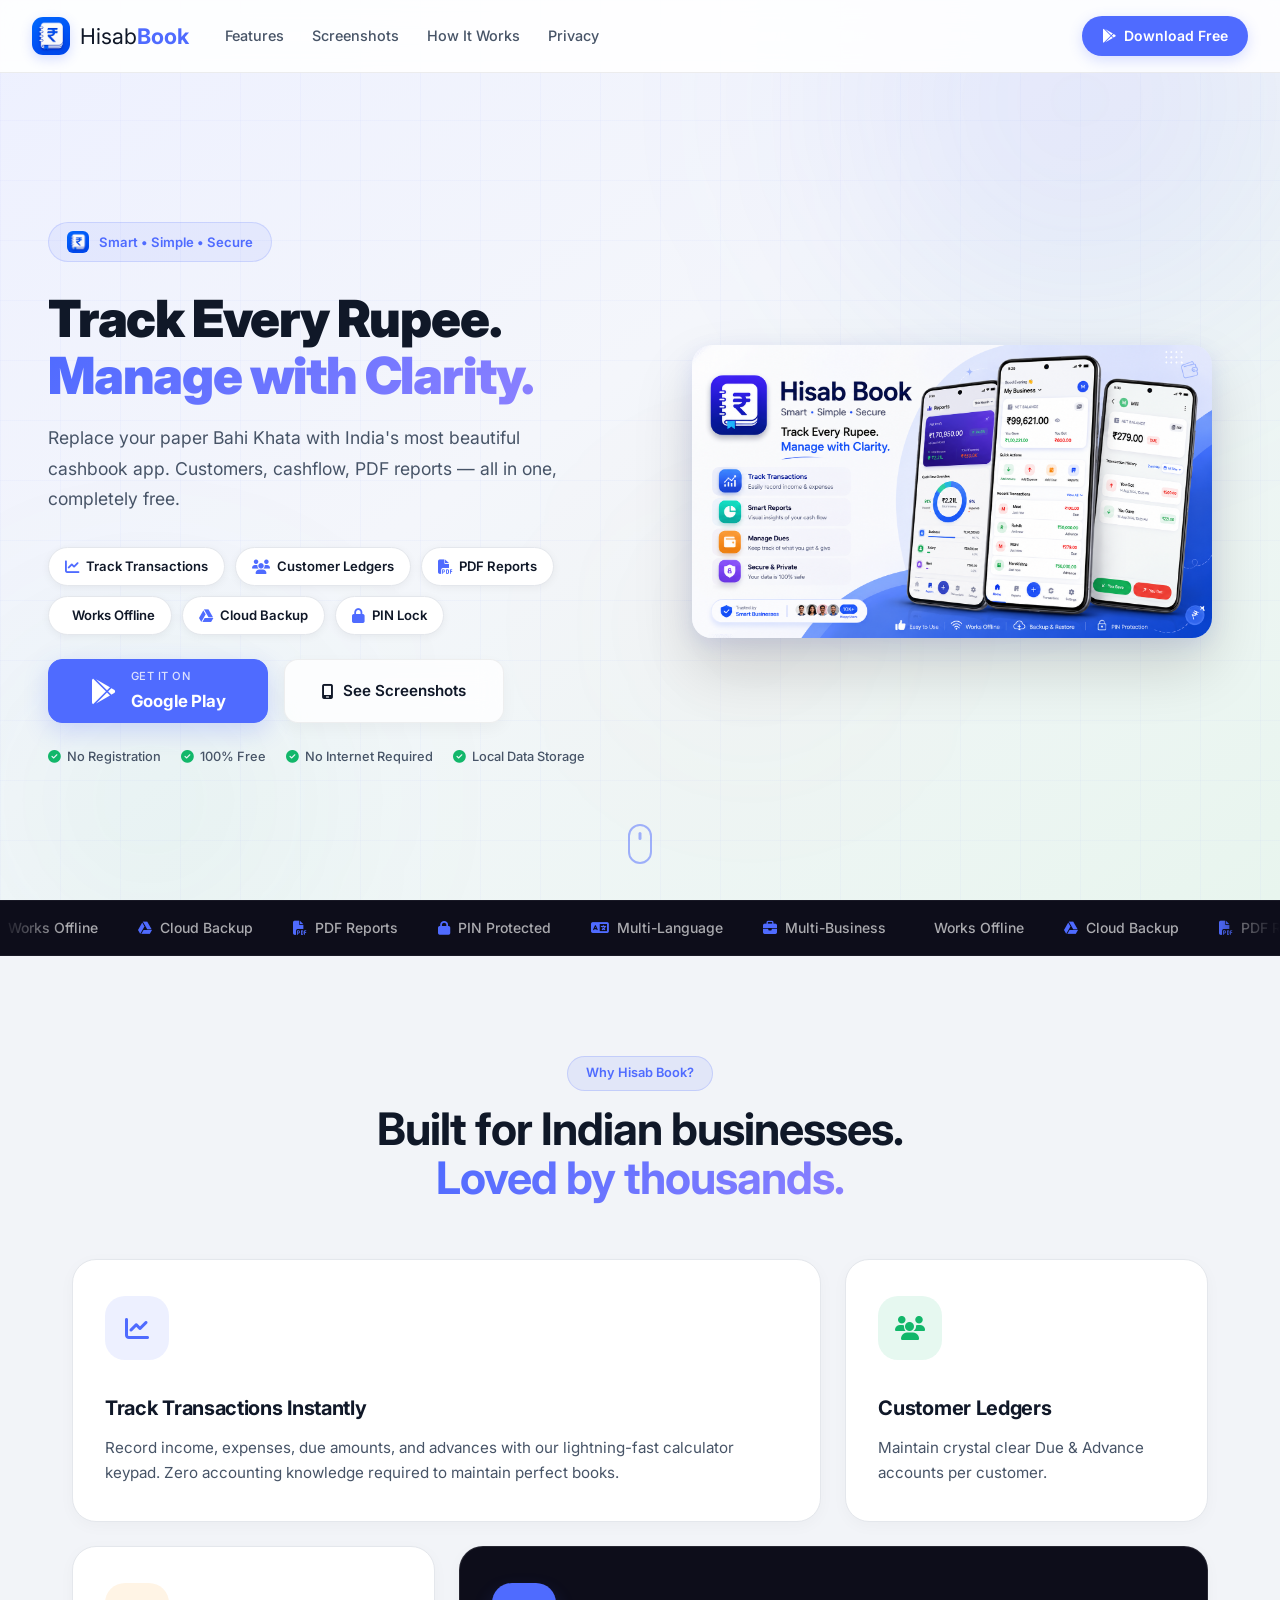
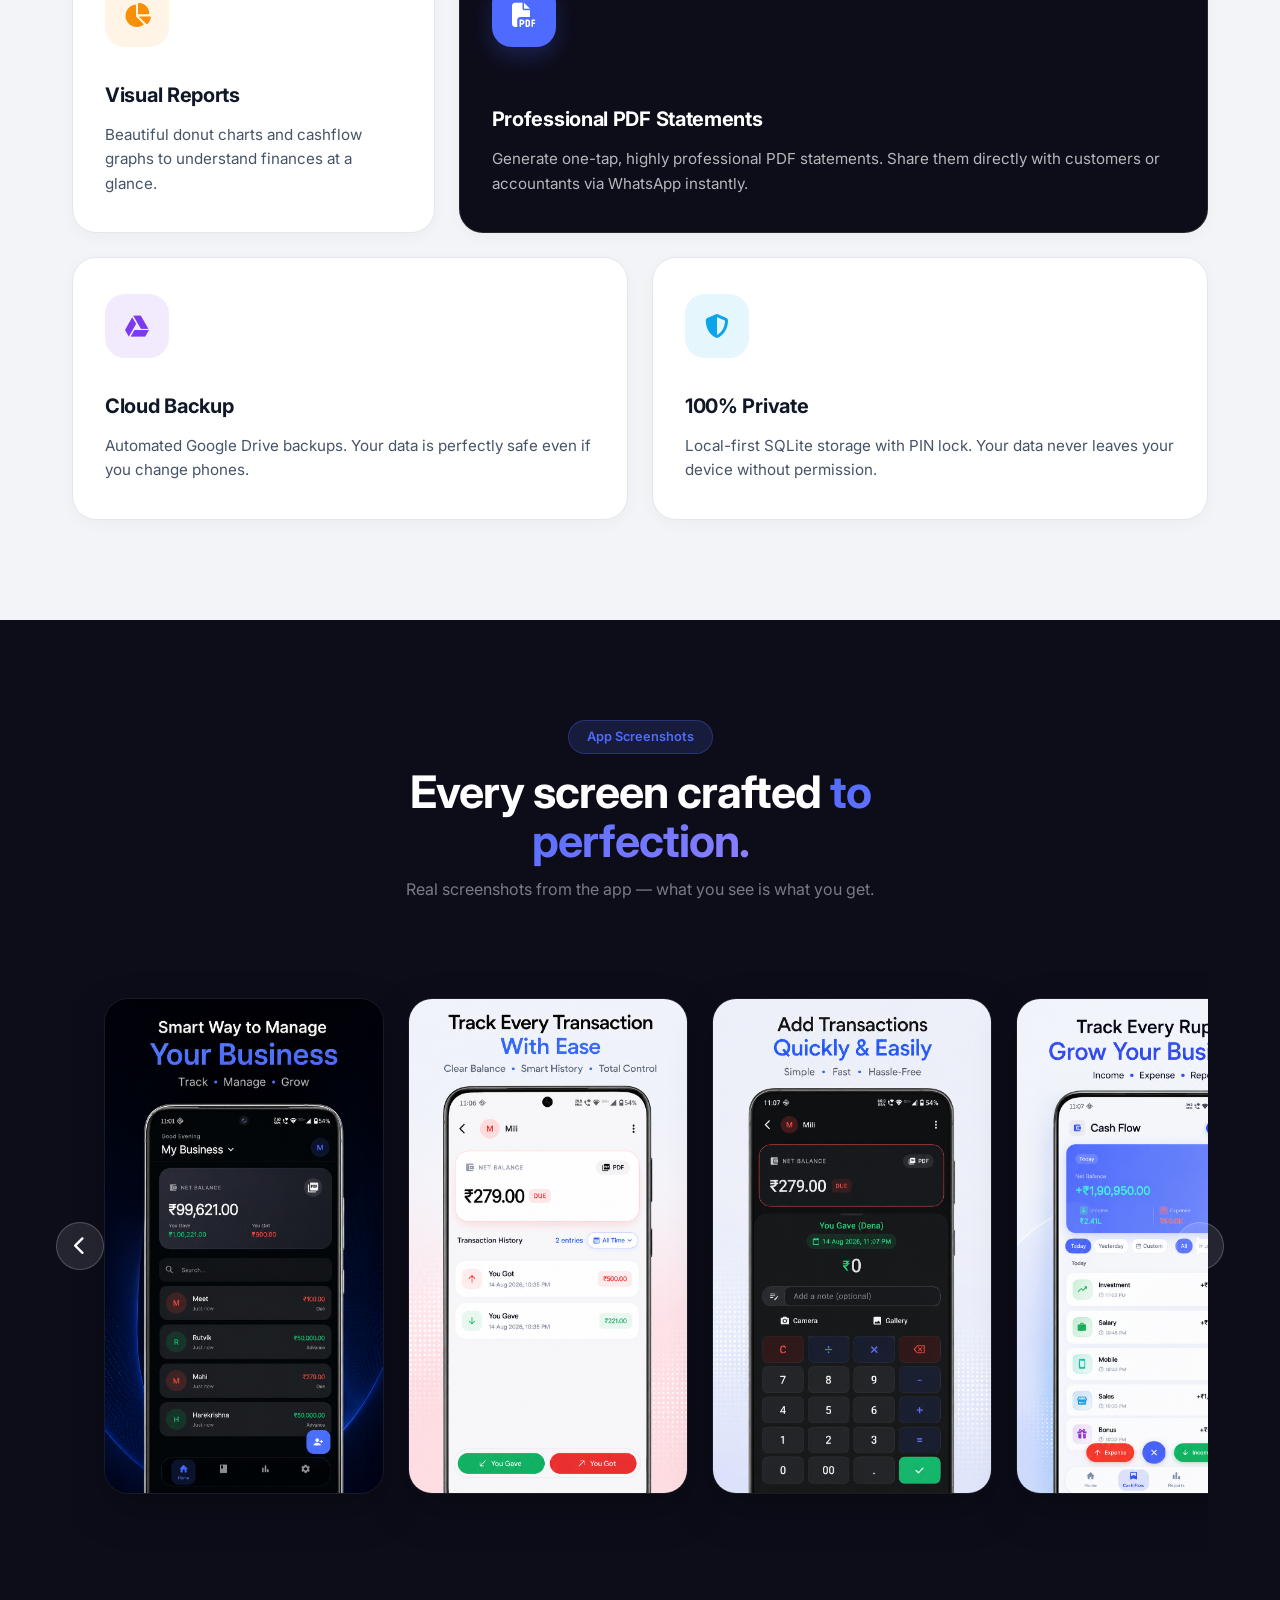
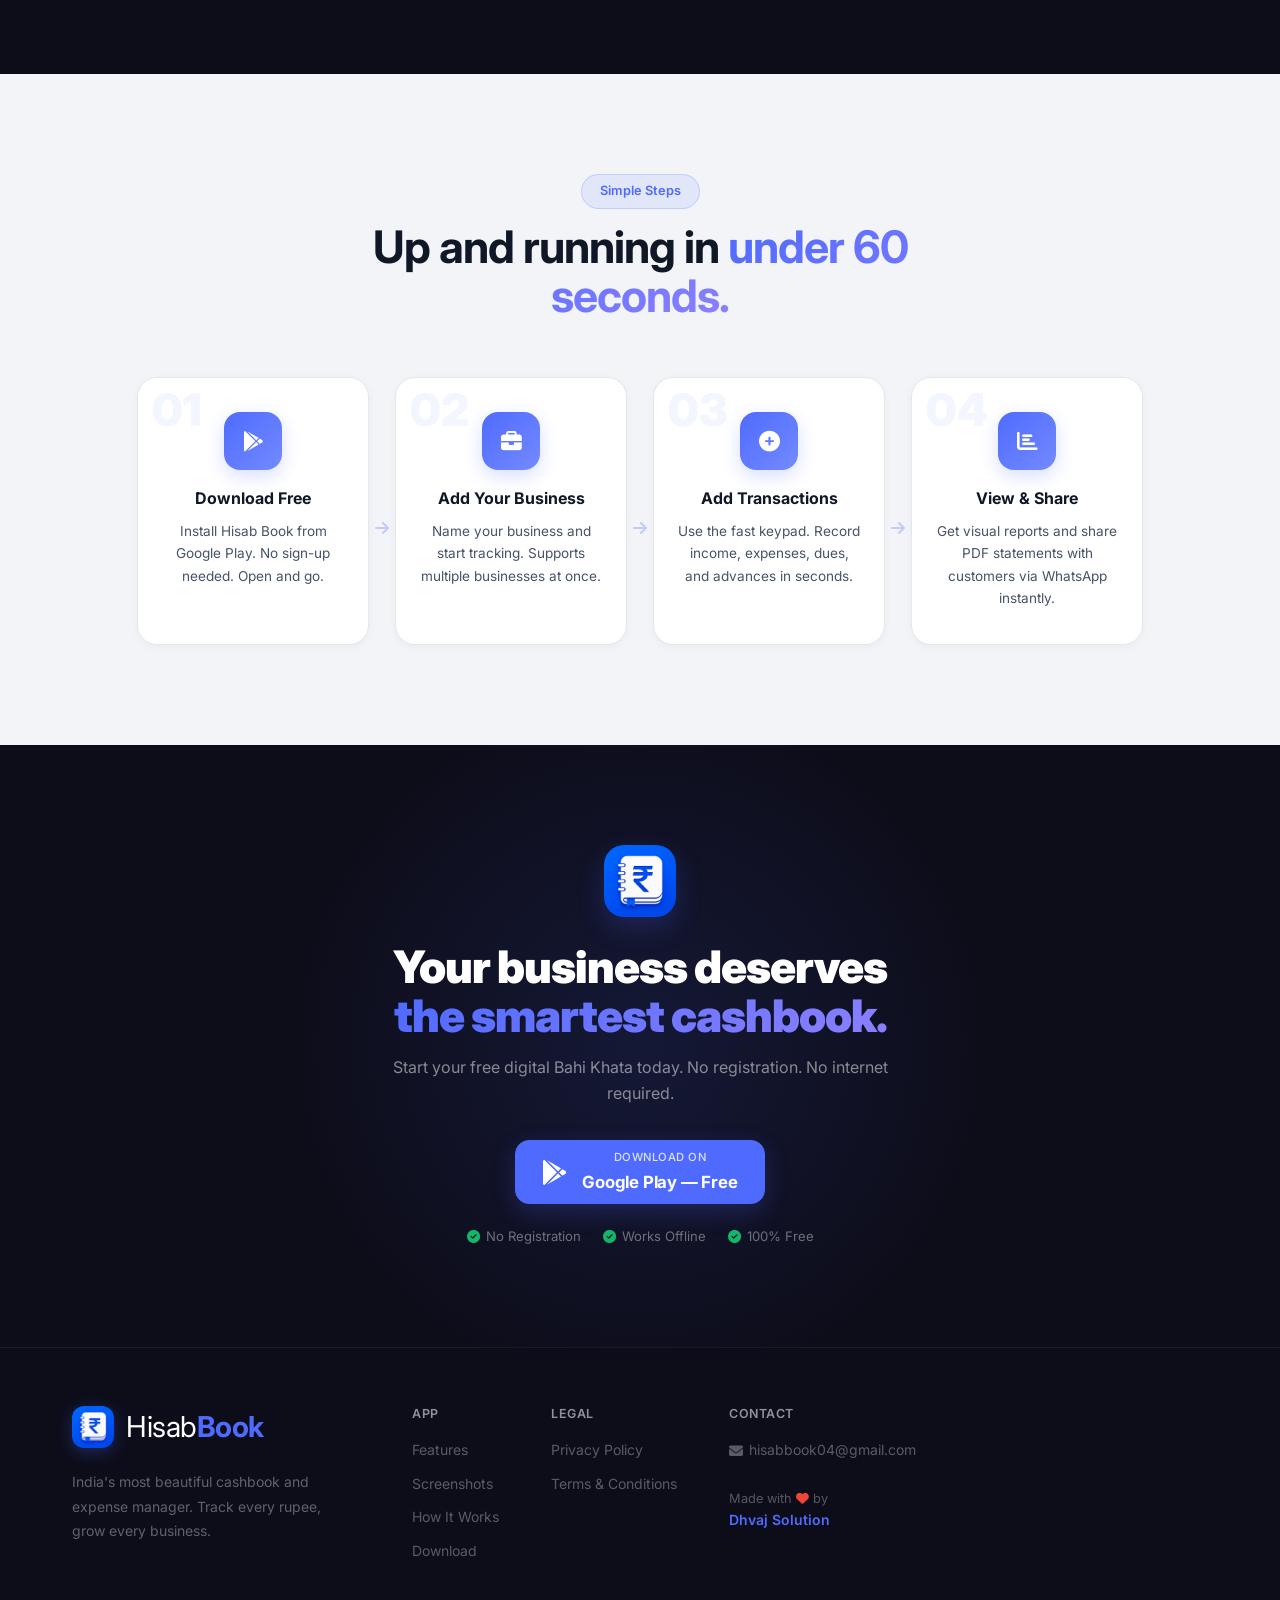
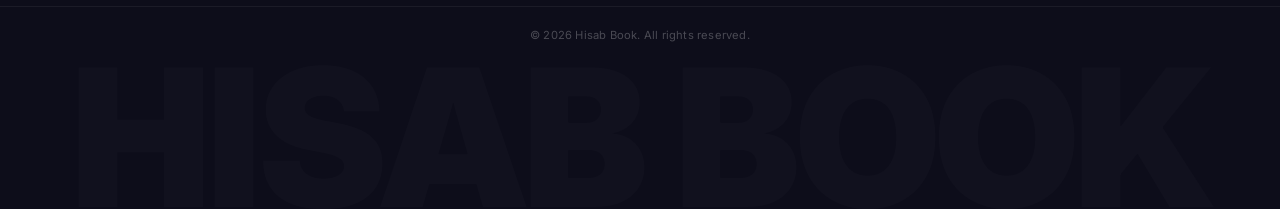
==== index.html @ 3674e192 "Add files via upload" ====
<!DOCTYPE html>
<html lang="en">
<head>
  <meta charset="UTF-8" />
  <meta name="viewport" content="width=device-width, initial-scale=1.0" />
  <title>Hisab Book – Expense & Income Manager | Track Every Rupee</title>
  <meta name="description" content="Hisab Book is the smartest cashbook app for Indian businesses. Track income, manage customer dues, and generate PDF reports instantly. Free on Google Play." />
  <link href="https://fonts.googleapis.com/css2?family=Inter:wght@300;400;500;600;700;800;900&display=swap" rel="stylesheet" />
  <link rel="stylesheet" href="https://cdnjs.cloudflare.com/ajax/libs/font-awesome/6.5.0/css/all.min.css" />
  <link rel="icon" type="image/png" href="icon.png" />
  <link rel="stylesheet" href="style.css" />
</head>
<body>

<!-- ═══════════ NAVBAR ═══════════ -->
<nav id="navbar">
  <div class="nav-inner">
    <a class="logo" href="#home">
      <img src="icon.png" class="logo-img" alt="Hisab Book" />
      <span>Hisab<strong>Book</strong></span>
    </a>
    <ul class="nav-links">
      <li><a href="#features">Features</a></li>
      <li><a href="#screens">Screenshots</a></li>
      <li><a href="#how-it-works">How It Works</a></li>
      <li><a href="privacy-policy.html">Privacy</a></li>
    </ul>
    <a class="nav-cta" href="https://play.google.com/store/apps/details?id=com.dhvaj.hisabbook" target="_blank"><i class="fab fa-google-play"></i> Download Free</a>
    <button class="hamburger" id="hamburger"><i class="fas fa-bars"></i></button>
  </div>
  <div class="mobile-menu" id="mobileMenu">
    <a href="#features" onclick="closeMobile()">Features</a>
    <a href="#screens" onclick="closeMobile()">Screenshots</a>
    <a href="#how-it-works" onclick="closeMobile()">How It Works</a>
    <a href="privacy-policy.html" onclick="closeMobile()">Privacy</a>
    <a href="https://play.google.com/store/apps/details?id=com.dhvaj.hisabbook" target="_blank" class="mob-cta" onclick="closeMobile()"><i class="fab fa-google-play"></i> Download Free</a>
  </div>
</nav>

<!-- ═══════════ HERO (no phone — world-class split layout) ═══════════ -->
<section class="hero" id="home">
  <div class="hero-bg">
    <div class="blob b1"></div>
    <div class="blob b2"></div>
    <div class="blob b3"></div>
    <div class="grid-lines"></div>
  </div>

  <div class="hero-inner">
    <!-- Left: Rich text content -->
    <div class="hero-left" data-reveal>
      <div class="hero-eyebrow">
        <img src="icon.png" alt="Hisab Book" class="hero-icon" />
        <span>Smart • Simple • Secure</span>
      </div>

      <h1 class="hero-h1">
        Track Every Rupee.<br />
        <span class="g-text">Manage with Clarity.</span>
      </h1>

      <p class="hero-p">Replace your paper Bahi Khata with India's most beautiful cashbook app. Customers, cashflow, PDF reports — all in one, completely free.</p>

      <!-- Feature pills -->
      <div class="hero-features">
        <div class="hf-pill"><i class="fas fa-chart-line"></i> Track Transactions</div>
        <div class="hf-pill"><i class="fas fa-users"></i> Customer Ledgers</div>
        <div class="hf-pill"><i class="fas fa-file-pdf"></i> PDF Reports</div>
        <div class="hf-pill"><i class="fas fa-wifi-slash"></i> Works Offline</div>
        <div class="hf-pill"><i class="fab fa-google-drive"></i> Cloud Backup</div>
        <div class="hf-pill"><i class="fas fa-lock"></i> PIN Lock</div>
      </div>

      <!-- CTA buttons -->
      <div class="hero-btns" id="download">
        <a href="https://play.google.com/store/apps/details?id=com.dhvaj.hisabbook" target="_blank" class="btn-play">
          <i class="fab fa-google-play fa-lg"></i>
          <div><small>Get it on</small><strong>Google Play</strong></div>
        </a>
        <a href="#screens" class="btn-ghost"><i class="fas fa-mobile-screen"></i> See Screenshots</a>
      </div>

      <!-- Trust row -->
      <div class="hero-trust">
        <span><i class="fas fa-circle-check"></i> No Registration</span>
        <span><i class="fas fa-circle-check"></i> 100% Free</span>
        <span><i class="fas fa-circle-check"></i> No Internet Required</span>
        <span><i class="fas fa-circle-check"></i> Local Data Storage</span>
      </div>
    </div>

    <!-- Right: Feature Image (16:9 Play Store graphic) -->
    <div class="hero-right" data-reveal data-delay="200">
      <div class="feature-img-wrap">
        <div class="fi-glow"></div>
        <img src="feature Image.png" alt="Hisab Book App Preview" class="feature-img" />
      </div>
    </div>
  </div>

  <!-- Scroll hint -->
  <div class="scroll-hint">
    <div class="scroll-mouse"><div class="scroll-dot-inner"></div></div>
  </div>
</section>

<!-- ═══════════ TRUST STRIP ═══════════ -->
<div class="trust-strip">
  <div class="ts-marquee-wrap">
    <div class="ts-marquee-track">
      <!-- Original 6 -->
      <div class="ts-i"><i class="fas fa-wifi-slash"></i> Works Offline</div>
      <div class="ts-i"><i class="fab fa-google-drive"></i> Cloud Backup</div>
      <div class="ts-i"><i class="fas fa-file-pdf"></i> PDF Reports</div>
      <div class="ts-i"><i class="fas fa-lock"></i> PIN Protected</div>
      <div class="ts-i"><i class="fas fa-language"></i> Multi-Language</div>
      <div class="ts-i"><i class="fas fa-briefcase"></i> Multi-Business</div>
      <!-- Duplicated 6 -->
      <div class="ts-i"><i class="fas fa-wifi-slash"></i> Works Offline</div>
      <div class="ts-i"><i class="fab fa-google-drive"></i> Cloud Backup</div>
      <div class="ts-i"><i class="fas fa-file-pdf"></i> PDF Reports</div>
      <div class="ts-i"><i class="fas fa-lock"></i> PIN Protected</div>
      <div class="ts-i"><i class="fas fa-language"></i> Multi-Language</div>
      <div class="ts-i"><i class="fas fa-briefcase"></i> Multi-Business</div>
      <!-- Duplicated 6 again for extra safety -->
      <div class="ts-i"><i class="fas fa-wifi-slash"></i> Works Offline</div>
      <div class="ts-i"><i class="fab fa-google-drive"></i> Cloud Backup</div>
      <div class="ts-i"><i class="fas fa-file-pdf"></i> PDF Reports</div>
      <div class="ts-i"><i class="fas fa-lock"></i> PIN Protected</div>
      <div class="ts-i"><i class="fas fa-language"></i> Multi-Language</div>
      <div class="ts-i"><i class="fas fa-briefcase"></i> Multi-Business</div>
    </div>
  </div>
</div>

<!-- ═══════════ FEATURES ═══════════ -->
<section class="features" id="features">
  <div class="container">
    <div class="sec-head" data-reveal>
      <div class="sec-tag">Why Hisab Book?</div>
      <h2>Built for Indian businesses.<br /><span class="g-text">Loved by thousands.</span></h2>
    </div>
    <div class="bento-grid">
      <!-- Top Row -->
      <div class="bento-card wide" data-reveal data-delay="0">
        <div class="b-ico ico-blue"><i class="fas fa-chart-line"></i></div>
        <div class="b-text">
          <h3>Track Transactions Instantly</h3>
          <p>Record income, expenses, due amounts, and advances with our lightning-fast calculator keypad. Zero accounting knowledge required to maintain perfect books.</p>
        </div>
      </div>
      <div class="bento-card sq" data-reveal data-delay="100">
        <div class="b-ico ico-green"><i class="fas fa-users"></i></div>
        <div class="b-text">
          <h3>Customer Ledgers</h3>
          <p>Maintain crystal clear Due & Advance accounts per customer.</p>
        </div>
      </div>
      
      <!-- Middle Row -->
      <div class="bento-card sq" data-reveal data-delay="0">
        <div class="b-ico ico-orange"><i class="fas fa-chart-pie"></i></div>
        <div class="b-text">
          <h3>Visual Reports</h3>
          <p>Beautiful donut charts and cashflow graphs to understand finances at a glance.</p>
        </div>
      </div>
      <div class="bento-card wide dark-wide" data-reveal data-delay="100">
        <div class="b-ico" style="background:var(--blue); color:#fff; box-shadow:0 10px 20px var(--blue-g)"><i class="fas fa-file-pdf"></i></div>
        <div class="b-text">
          <h3 style="color:#fff">Professional PDF Statements</h3>
          <p style="color:rgba(255,255,255,.7)">Generate one-tap, highly professional PDF statements. Share them directly with customers or accountants via WhatsApp instantly.</p>
        </div>
      </div>
      
      <!-- Bottom Row -->
      <div class="bento-card wide-half" data-reveal data-delay="0">
        <div class="b-ico ico-purple"><i class="fab fa-google-drive"></i></div>
        <div class="b-text">
          <h3>Cloud Backup</h3>
          <p>Automated Google Drive backups. Your data is perfectly safe even if you change phones.</p>
        </div>
      </div>
      <div class="bento-card wide-half" data-reveal data-delay="100">
        <div class="b-ico ico-teal"><i class="fas fa-shield-halved"></i></div>
        <div class="b-text">
          <h3>100% Private</h3>
          <p>Local-first SQLite storage with PIN lock. Your data never leaves your device without permission.</p>
        </div>
      </div>
    </div>
  </div>
</section>

<!-- ═══════════ SCREENSHOTS (real images) ═══════════ -->
<section class="screens-sec" id="screens">
  <div class="container">
    <div class="sec-head" data-reveal>
      <div class="sec-tag sec-tag-dark">App Screenshots</div>
      <h2 style="color:#fff">Every screen crafted <span class="g-text">to perfection.</span></h2>
      <p class="sec-sub">Real screenshots from the app — what you see is what you get.</p>
    </div>

    <!-- Portrait screenshots: Carousel -->
    <div class="screens-carousel">
      <button class="sc-arrow sc-prev" id="scArrPrev" aria-label="Previous Screenshot"><i class="fas fa-chevron-left"></i></button>
      <div class="screenshots-track" id="screensTrack">
      <div class="sg-item">
        <img src="Hisab Book 1.png" alt="Home Screen – Dark Mode" loading="lazy" />
        <div class="sg-caption">Home Screen</div>
      </div>
      <div class="sg-item">
        <img src="Hisab Book 2.png" alt="Customer Detail Screen" loading="lazy" />
        <div class="sg-caption">Customer Detail</div>
      </div>
      <div class="sg-item">
        <img src="Hisab Book 3.png" alt="Add Transaction Screen" loading="lazy" />
        <div class="sg-caption">Add Transaction</div>
      </div>
      <div class="sg-item">
        <img src="Hisab Book 4.png" alt="Cash Flow Screen" loading="lazy" />
        <div class="sg-caption">Cash Flow</div>
      </div>
      <div class="sg-item">
        <img src="Hisab Book 5.png" alt="Add Income Screen" loading="lazy" />
        <div class="sg-caption">Add Income</div>
      </div>
      <div class="sg-item">
        <img src="Hisab Book 6.png" alt="Reports Screen" loading="lazy" />
        <div class="sg-caption">Reports</div>
      </div>
      <div class="sg-item">
        <img src="Hisab Book 7.png" alt="Analytics Screen" loading="lazy" />
        <div class="sg-caption">Analytics</div>
      </div>
      <div class="sg-item">
        <img src="Hisab Book 8.png" alt="Settings Screen" loading="lazy" />
        <div class="sg-caption">Settings</div>
      </div>
      </div>
      <button class="sc-arrow sc-next" id="scArrNext" aria-label="Next Screenshot"><i class="fas fa-chevron-right"></i></button>
    </div>
  </div>
</section>

<!-- ═══════════ HOW IT WORKS ═══════════ -->
<section class="how" id="how-it-works">
  <div class="container">
    <div class="sec-head" data-reveal>
      <div class="sec-tag">Simple Steps</div>
      <h2>Up and running in <span class="g-text">under 60 seconds.</span></h2>
    </div>
    <div class="how-row">
      <div class="how-card" data-reveal data-delay="0">
        <div class="how-num">01</div>
        <div class="how-ico"><i class="fab fa-google-play"></i></div>
        <h3>Download Free</h3>
        <p>Install Hisab Book from Google Play. No sign-up needed. Open and go.</p>
      </div>
      <div class="how-arr" data-reveal><i class="fas fa-arrow-right"></i></div>
      <div class="how-card" data-reveal data-delay="100">
        <div class="how-num">02</div>
        <div class="how-ico"><i class="fas fa-briefcase"></i></div>
        <h3>Add Your Business</h3>
        <p>Name your business and start tracking. Supports multiple businesses at once.</p>
      </div>
      <div class="how-arr" data-reveal><i class="fas fa-arrow-right"></i></div>
      <div class="how-card" data-reveal data-delay="200">
        <div class="how-num">03</div>
        <div class="how-ico"><i class="fas fa-plus-circle"></i></div>
        <h3>Add Transactions</h3>
        <p>Use the fast keypad. Record income, expenses, dues, and advances in seconds.</p>
      </div>
      <div class="how-arr" data-reveal><i class="fas fa-arrow-right"></i></div>
      <div class="how-card" data-reveal data-delay="300">
        <div class="how-num">04</div>
        <div class="how-ico"><i class="fas fa-chart-bar"></i></div>
        <h3>View & Share</h3>
        <p>Get visual reports and share PDF statements with customers via WhatsApp instantly.</p>
      </div>
    </div>
  </div>
</section>

<!-- ═══════════ CTA ═══════════ -->
<section class="cta-sec">
  <div class="cta-glow"></div>
  <div class="cta-body" data-reveal>
    <img src="icon.png" alt="Hisab Book" class="cta-icon" />
    <h2>Your business deserves<br /><span class="g-text">the smartest cashbook.</span></h2>
    <p>Start your free digital Bahi Khata today. No registration. No internet required.</p>
    <a href="https://play.google.com/store/apps/details?id=com.dhvaj.hisabbook" target="_blank" class="btn-play">
      <i class="fab fa-google-play fa-lg"></i>
      <div><small>Download on</small><strong>Google Play — Free</strong></div>
    </a>
    <div class="cta-tags">
      <span><i class="fas fa-circle-check"></i> No Registration</span>
      <span><i class="fas fa-circle-check"></i> Works Offline</span>
      <span><i class="fas fa-circle-check"></i> 100% Free</span>
    </div>
  </div>
</section>

<!-- ═══════════ FOOTER ═══════════ -->
<footer class="footer">
  <div class="footer-inner">
    <div class="footer-brand">
      <a href="#home" class="logo" style="display:inline-flex; align-items:center; margin-bottom:20px; color:#fff; font-size:1.8rem; letter-spacing:-0.5px; gap:12px;">
        <img src="icon.png" class="logo-img" alt="Hisab Book" style="width:42px; height:42px; border-radius:12px; box-shadow:0 4px 16px rgba(79,107,255,0.3);" />
        <span>Hisab<strong>Book</strong></span>
      </a>
      <p>India's most beautiful cashbook and expense manager. Track every rupee, grow every business.</p>
    </div>
    <div class="footer-cols">
      <div class="footer-col">
        <h4>App</h4>
        <a href="#features">Features</a>
        <a href="#screens">Screenshots</a>
        <a href="#how-it-works">How It Works</a>
        <a href="https://play.google.com/store/apps/details?id=com.dhvaj.hisabbook" target="_blank">Download</a>
      </div>
      <div class="footer-col">
        <h4>Legal</h4>
        <a href="privacy-policy.html">Privacy Policy</a>
        <a href="terms.html">Terms & Conditions</a>
      </div>
      <div class="footer-col">
        <h4>Contact</h4>
        <a href="mailto:hisabbook04@gmail.com"><i class="fas fa-envelope"></i> hisabbook04@gmail.com</a>
        <div style="margin-top:16px; color:rgba(255,255,255,.3); font-size:0.8rem;">
          Made with <i class="fas fa-heart" style="color:#F04438"></i> by<br />
          <a href="https://dhvajsolution.com" target="_blank" style="color:var(--blue); font-weight:600;">Dhvaj Solution</a>
        </div>
      </div>
    </div>
  </div>
  <div class="footer-btm">&copy; 2026 Hisab Book. All rights reserved.</div>
  <div class="footer-huge-text">HISAB BOOK</div>
</footer>

<!-- Lightbox -->
<div class="lightbox" id="lightbox">
  <button class="lb-close" id="lbClose"><i class="fas fa-times"></i></button>
  <button class="lb-prev" id="lbPrev"><i class="fas fa-chevron-left"></i></button>
  <div class="lb-img-wrap"><img id="lbImg" src="" alt="" /></div>
  <button class="lb-next" id="lbNext"><i class="fas fa-chevron-right"></i></button>
</div>

<script src="script.js"></script>
</body>
</html>
---- style.css ----
/* ═══════════════════════════════════════════════
   HISAB BOOK — WORLD-CLASS WEBSITE
   No CSS phone mockups — uses real screenshots
═══════════════════════════════════════════════ */
:root {
  --blue:    #4F6BFF;
  --blue-d:  #3A55E8;
  --blue-g:  rgba(79,107,255,.22);
  --green:   #12B76A;
  --red:     #F04438;
  --dark:    #0d0d1a;
  --dark2:   #13131f;
  --white:   #ffffff;
  --bg:      #f2f4f8;
  --text:    #101828;
  --sub:     #475467;
  --border:  #e4e7ec;
  --r:       20px;
}
*, *::before, *::after { box-sizing: border-box; margin: 0; padding: 0; }
html { scroll-behavior: smooth; }
body { font-family: 'Inter', -apple-system, sans-serif; background: var(--bg); color: var(--text); overflow-x: hidden; line-height: 1.6; }
a { text-decoration: none; color: inherit; }

/* ═══ NAVBAR ═══ */
#navbar {
  position: fixed; top: 0; left: 0; right: 0; z-index: 999;
  background: rgba(255,255,255,.88);
  backdrop-filter: blur(24px); -webkit-backdrop-filter: blur(24px);
  border-bottom: 1px solid rgba(0,0,0,.07);
  transition: box-shadow .3s, background .3s;
}
#navbar.scrolled { background: rgba(255,255,255,.98); box-shadow: 0 4px 24px rgba(0,0,0,.09); }
.nav-inner { max-width: 1280px; margin: 0 auto; padding: 0 32px; height: 72px; display: flex; align-items: center; justify-content: space-between; gap: 36px; }
.logo { display: flex; align-items: center; gap: 10px; font-size: 1.35rem; flex-shrink: 0; }
.logo-img { width: 38px; height: 38px; border-radius: 11px; box-shadow: 0 4px 12px var(--blue-g); }
.logo strong { color: var(--blue); }
.nav-links { display: flex; gap: 28px; list-style: none; flex: 1; }
.nav-links a { color: var(--sub); font-weight: 500; font-size: .9rem; transition: color .2s; }
.nav-links a:hover { color: var(--blue); }
.nav-cta { background: var(--blue); color: #fff; padding: 9px 20px; border-radius: 100px; font-weight: 600; font-size: .875rem; display: flex; align-items: center; gap: 8px; box-shadow: 0 4px 14px var(--blue-g); transition: all .3s; flex-shrink: 0; }
.nav-cta:hover { background: var(--blue-d); transform: translateY(-1px); }
.hamburger { display: none; background: none; border: none; cursor: pointer; font-size: 1.3rem; color: var(--text); padding: 6px; }
.mobile-menu { display: none; flex-direction: column; gap: 4px; padding: 12px 24px 16px; background: #fff; border-bottom: 1px solid var(--border); }
.mobile-menu.open { display: flex; }
.mobile-menu a { color: var(--sub); font-weight: 500; padding: 10px 12px; border-radius: 10px; font-size: .95rem; }
.mobile-menu a:hover { background: #f5f7ff; color: var(--blue); }
.mob-cta { background: var(--blue) !important; color: #fff !important; text-align: center; border-radius: 12px !important; display: flex; align-items: center; justify-content: center; gap: 8px; margin-top: 4px; }

/* ═══ HERO ═══ */
.hero {
  min-height: 100vh; position: relative; overflow: hidden;
  background: linear-gradient(145deg, #edf0ff 0%, #f4f6fb 45%, #e8f5ee 100%);
  display: flex; flex-direction: column; justify-content: center;
}
.hero-bg { position: absolute; inset: 0; pointer-events: none; }
.blob { position: absolute; border-radius: 50%; filter: blur(90px); }
.b1 { width: 700px; height: 700px; background: radial-gradient(circle, rgba(79,107,255,.13), transparent 70%); top: -250px; right: -150px; animation: bm 16s ease-in-out infinite alternate; }
.b2 { width: 500px; height: 500px; background: radial-gradient(circle, rgba(18,183,106,.08), transparent 70%); bottom: -150px; left: -100px; animation: bm 20s ease-in-out infinite alternate-reverse; }
.b3 { width: 350px; height: 350px; background: radial-gradient(circle, rgba(240,68,56,.05), transparent 70%); top: 50%; left: 45%; animation: bm 24s ease-in-out infinite alternate; }
.grid-lines { position: absolute; inset: 0; background-image: linear-gradient(rgba(79,107,255,.03) 1px, transparent 1px), linear-gradient(90deg, rgba(79,107,255,.03) 1px, transparent 1px); background-size: 60px 60px; }
@keyframes bm { 0% { transform: translate(0,0) scale(1); } 100% { transform: translate(40px,30px) scale(1.15); } }

.hero-inner {
  max-width: 1280px; margin: 0 auto; width: 100%;
  padding: 130px 48px 40px;
  display: grid; grid-template-columns: 1fr 1fr;
  align-items: center; gap: 64px;
  position: relative; z-index: 10;
}

/* Hero Left */
.hero-left { }
.hero-eyebrow {
  display: inline-flex; align-items: center; gap: 10px;
  background: rgba(79,107,255,.08); border: 1px solid rgba(79,107,255,.18);
  padding: 8px 18px; border-radius: 100px;
  font-size: .82rem; font-weight: 600; color: var(--blue); margin-bottom: 28px;
}
.hero-icon { width: 22px; height: 22px; border-radius: 6px; }

.hero-h1 {
  font-size: 3.2rem; font-weight: 900; line-height: 1.1;
  letter-spacing: -1.2px; margin-bottom: 20px; color: var(--text);
}
.g-text { background: linear-gradient(135deg, var(--blue), #8b80ff); -webkit-background-clip: text; background-clip: text; -webkit-text-fill-color: transparent; }

.hero-p { font-size: 1.1rem; color: var(--sub); margin-bottom: 32px; line-height: 1.75; max-width: 520px; }

/* Feature pill grid */
.hero-features {
  display: flex; flex-wrap: wrap; gap: 10px; margin-bottom: 24px;
}
.hf-pill {
  display: inline-flex; align-items: center; gap: 7px;
  background: var(--white); border: 1px solid var(--border);
  padding: 8px 16px; border-radius: 100px;
  font-size: .82rem; font-weight: 600; color: var(--text);
  box-shadow: 0 2px 8px rgba(0,0,0,.05);
  transition: all .25s;
}
.hf-pill:hover { border-color: var(--blue); color: var(--blue); transform: translateY(-2px); box-shadow: 0 6px 16px rgba(79,107,255,.12); }
.hf-pill i { color: var(--blue); font-size: .9rem; }

.hero-btns { display: flex; gap: 16px; align-items: center; margin-bottom: 24px; flex-wrap: wrap; }
.btn-play, .btn-ghost { height: 64px; min-width: 220px; justify-content: center; }
.btn-play { background: var(--blue); color: #fff; padding: 0 26px; border-radius: 14px; display: inline-flex; align-items: center; gap: 14px; box-shadow: 0 8px 24px var(--blue-g); transition: all .3s cubic-bezier(.25,.46,.45,.94); font-weight: 500; border: 1px solid var(--blue); }
.btn-play:hover { background: var(--blue-d); transform: translateY(-3px); box-shadow: 0 16px 32px rgba(79,107,255,.3); }
.btn-play i { font-size: 1.6rem; color: #fff; }
.btn-play div small { display: block; font-size: .7rem; opacity: .8; text-transform: uppercase; letter-spacing: 0.5px; margin-bottom: 2px; }
.btn-play div strong { display: block; font-size: 1.05rem; letter-spacing: -0.2px; }
.btn-ghost { background: rgba(255,255,255,.8); backdrop-filter: blur(12px); -webkit-backdrop-filter: blur(12px); border: 1px solid rgba(0,0,0,.06); color: var(--text); padding: 0 26px; border-radius: 14px; font-weight: 600; font-size: .95rem; display: inline-flex; align-items: center; gap: 10px; transition: all .3s cubic-bezier(.25,.46,.45,.94); box-shadow: 0 6px 16px rgba(0,0,0,.04); }
.btn-ghost:hover { background: #fff; border-color: rgba(0,0,0,.1); box-shadow: 0 12px 24px rgba(0,0,0,.08); transform: translateY(-3px); }

.hero-trust { display: flex; gap: 20px; flex-wrap: wrap; }
.hero-trust span { display: flex; align-items: center; gap: 6px; font-size: .8rem; color: var(--sub); font-weight: 500; }
.hero-trust i { color: var(--green); }

/* Hero Right — Feature Image */
.hero-right { position: relative; display: flex; justify-content: center; align-items: center; }
.feature-img-wrap { position: relative; width: 100%; max-width: 520px; }
.fi-glow {
  position: absolute; top: 50%; left: 50%; transform: translate(-50%, -50%);
  width: 80%; height: 80%;
  background: radial-gradient(ellipse, var(--blue-g), transparent 70%);
  filter: blur(40px); border-radius: 50%; pointer-events: none; z-index: 0;
}
.feature-img {
  width: 100%; border-radius: 20px;
  box-shadow: 0 30px 60px rgba(0,0,0,.15), 0 6px 20px rgba(79,107,255,.12);
  position: relative; z-index: 1;
  transition: transform .4s ease;
}
.feature-img:hover { transform: translateY(-6px) scale(1.01); }

/* Scroll hint */
.scroll-hint { position: absolute; bottom: 36px; left: 50%; transform: translateX(-50%); display: flex; flex-direction: column; align-items: center; gap: 6px; opacity: .5; }
.scroll-mouse { width: 24px; height: 40px; border: 2px solid var(--blue); border-radius: 12px; position: relative; }
.scroll-dot-inner { position: absolute; top: 6px; left: 50%; transform: translateX(-50%); width: 3px; height: 8px; background: var(--blue); border-radius: 2px; animation: sdrop 1.8s ease infinite; }
@keyframes sdrop { 0%,100% { top: 6px; opacity: 1; } 80% { top: 22px; opacity: 0; } }

/* ═══ TRUST STRIP ═══ */
.trust-strip { background: var(--dark); border-top: 1px solid rgba(255,255,255,.05); border-bottom: 1px solid rgba(255,255,255,.05); overflow: hidden; padding: 16px 0; }
.ts-marquee-wrap { width: 100%; overflow: hidden; position: relative; mask-image: linear-gradient(to right, transparent, black 5%, black 95%, transparent); -webkit-mask-image: linear-gradient(to right, transparent, black 5%, black 95%, transparent); }
.ts-marquee-track { display: flex; gap: 40px; width: max-content; animation: marqueeX 35s linear infinite; align-items: center; }
.ts-i { display: flex; align-items: center; gap: 8px; color: rgba(255,255,255,.65); font-size: .875rem; font-weight: 500; flex-shrink: 0; }
.ts-i i { color: var(--blue); }
.ts-d { width: 1px; height: 22px; background: rgba(255,255,255,.1); }

@keyframes marqueeX { 
  0% { transform: translateX(0); } 
  100% { transform: translateX(calc(-50% - 20px)); } 
}

/* ═══ CONTAINER ═══ */
.container { max-width: 1200px; margin: 0 auto; padding: 0 32px; }

/* ═══ SECTION HEADERS ═══ */
.sec-head { text-align: center; margin-bottom: 56px; }
.sec-tag { display: inline-block; background: rgba(79,107,255,.1); border: 1px solid rgba(79,107,255,.2); color: var(--blue); font-size: .8rem; font-weight: 600; padding: 6px 18px; border-radius: 100px; margin-bottom: 14px; }
.sec-tag-dark { background: rgba(79,107,255,.15); border-color: rgba(79,107,255,.3); }
.sec-head h2 { font-size: 2.8rem; line-height: 1.1; letter-spacing: -1px; max-width: 620px; margin: 0 auto; }
.sec-sub { color: rgba(255,255,255,.45); margin-top: 10px; font-size: 1rem; }

/* ═══ FEATURES (BENTO GRID) ═══ */
.features { padding: 100px 0; background: var(--bg); }
.bento-grid { display: grid; grid-template-columns: repeat(6, 1fr); gap: 24px; }

.bento-card { background: var(--white); border-radius: 24px; padding: 36px 32px; border: 1px solid var(--border); transition: all .4s cubic-bezier(.25,.46,.45,.94); box-shadow: 0 4px 16px rgba(0,0,0,.03); display: flex; flex-direction: column; justify-content: space-between; overflow: hidden; position: relative; }
.bento-card:hover { transform: translateY(-8px); box-shadow: 0 24px 48px rgba(79,107,255,.12); border-color: rgba(79,107,255,.25); }

/* Sizes */
.wide { grid-column: span 4; }
.sq { grid-column: span 2; }
.wide-half { grid-column: span 3; }

.b-ico { width: 64px; height: 64px; border-radius: 20px; display: flex; align-items: center; justify-content: center; font-size: 1.5rem; margin-bottom: 32px; }
.b-text h3 { font-size: 1.25rem; margin-bottom: 12px; color: var(--text); font-weight: 700; letter-spacing: -0.3px; }
.b-text p { color: var(--sub); font-size: .95rem; line-height: 1.6; margin: 0; }

/* Dark Card Variant */
.dark-wide { background: var(--dark); border-color: rgba(255,255,255,.1); }
.dark-wide:hover { box-shadow: 0 24px 48px rgba(0,0,0,.3); border-color: rgba(255,255,255,.2); }

/* Reusing icon colors */
.ico-blue { background: rgba(79,107,255,.1); color: var(--blue); }
.ico-green { background: rgba(18,183,106,.1); color: var(--green); }
.ico-orange { background: rgba(247,144,9,.1); color: #F79009; }
.ico-red { background: rgba(240,68,56,.1); color: var(--red); }
.ico-purple { background: rgba(124,58,237,.1); color: #7C3AED; }
.ico-teal { background: rgba(11,165,236,.1); color: #0BA5EC; }

/* ═══ SCREENSHOTS ═══ */
.screens-sec { padding: 100px 0; background: var(--dark); overflow: hidden; }

/* Snap Scrolling Screenshots */
.screens-carousel { position: relative; max-width: 1200px; margin: 0 auto; }
.sc-arrow { position: absolute; top: calc(50% - 20px); transform: translateY(-50%); width: 48px; height: 48px; background: rgba(255,255,255,.1); border: 1px solid rgba(255,255,255,.2); color: #fff; border-radius: 50%; font-size: 1.2rem; cursor: pointer; z-index: 10; transition: all .3s; display: flex; align-items: center; justify-content: center; }
.sc-arrow:hover { background: var(--blue); border-color: var(--blue); box-shadow: 0 4px 16px var(--blue-g); }
.sc-prev { left: -16px; }
.sc-next { right: -16px; }

.screenshots-track {
  display: flex; gap: 24px;
  overflow-x: auto;
  scroll-snap-type: x mandatory;
  padding: 40px 32px 80px;
  scrollbar-width: none;
}
.screenshots-track::-webkit-scrollbar { display: none; }

.sg-item {
  position: relative;
  width: 280px; flex-shrink: 0;
  scroll-snap-align: center;
  border-radius: 24px;
  overflow: hidden;
  cursor: pointer;
  background: transparent;
  box-shadow: 0 16px 40px rgba(0,0,0,.25);
  transition: transform .5s cubic-bezier(.25,.46,.45,.94), box-shadow .5s;
  border: 1px solid rgba(255,255,255,0.06);
}
.sg-item:hover { transform: translateY(-10px); box-shadow: 0 24px 60px rgba(79,107,255,.2); border-color: rgba(79,107,255,.3); }
.sg-item img {
  width: 100%; display: block;
  aspect-ratio: 9 / 16;
  object-fit: cover;
  object-position: top;
  transform: scale(1.02);
  transition: transform .5s ease;
}
.sg-item:hover img { transform: scale(1.06); }

.sg-caption {
  position: absolute; bottom: 0; left: 0; right: 0;
  padding: 40px 20px 20px;
  background: linear-gradient(transparent, rgba(0,0,0,.95));
  color: #fff; font-size: 1rem; font-weight: 700;
  opacity: 0; transition: opacity .3s;
  text-align: center; letter-spacing: 0.5px;
  z-index: 5;
}
.sg-item:hover .sg-caption { opacity: 1; }

/* ═══ HOW IT WORKS ═══ */
.how { padding: 100px 0; background: var(--bg); }
.how-row { display: flex; align-items: stretch; justify-content: center; }
.how-card { display: flex; flex-direction: column; background: var(--white); border-radius: var(--r); padding: 34px 22px; flex: 1; max-width: 232px; border: 1px solid var(--border); text-align: center; position: relative; transition: all .3s; box-shadow: 0 2px 8px rgba(0,0,0,.04); }
.how-card:hover { transform: translateY(-6px); box-shadow: 0 16px 32px rgba(79,107,255,.1); }
.how-num { font-size: 2.8rem; font-weight: 900; color: rgba(79,107,255,.07); position: absolute; top: 10px; left: 14px; line-height: 1; }
.how-ico { width: 58px; height: 58px; background: linear-gradient(135deg, var(--blue), #738AFF); border-radius: 16px; color: #fff; font-size: 1.3rem; display: flex; align-items: center; justify-content: center; margin: 0 auto 16px; box-shadow: 0 6px 18px var(--blue-g); flex-shrink: 0; }
.how-card h3 { font-size: 1rem; margin-bottom: 8px; flex-shrink: 0; }
.how-card p { color: var(--sub); font-size: .85rem; line-height: 1.65; flex: 1; }
.how-arr { display: flex; align-items: center; color: rgba(79,107,255,.3); font-size: 1rem; padding: 0 6px; padding-top: 34px; }

/* ═══ CTA ═══ */
.cta-sec { padding: 100px 0; background: var(--dark); position: relative; overflow: hidden; text-align: center; }
.cta-glow { position: absolute; top: 50%; left: 50%; transform: translate(-50%,-50%); width: 700px; height: 700px; background: radial-gradient(circle, rgba(79,107,255,.12), transparent 70%); pointer-events: none; }
.cta-body { position: relative; z-index: 10; max-width: 580px; margin: 0 auto; padding: 0 32px; display: flex; flex-direction: column; align-items: center; }
.cta-icon { width: 72px; height: 72px; border-radius: 20px; box-shadow: 0 10px 28px var(--blue-g); margin-bottom: 26px; }
.cta-body h2 { font-size: 2.8rem; font-weight: 900; color: #fff; line-height: 1.1; letter-spacing: -1px; margin-bottom: 14px; }
.cta-body p { color: rgba(255,255,255,.5); font-size: 1rem; margin-bottom: 34px; }
.cta-tags { display: flex; gap: 22px; flex-wrap: wrap; justify-content: center; margin-top: 22px; }
.cta-tags span { color: rgba(255,255,255,.4); font-size: .82rem; display: flex; align-items: center; gap: 6px; }
.cta-tags i { color: var(--green); }

/* ═══ FOOTER ═══ */
.footer { background: var(--dark); border-top: 1px solid rgba(255,255,255,.06); }
.footer-inner { max-width: 1200px; margin: 0 auto; padding: 56px 32px 44px; display: flex; gap: 80px; flex-wrap: wrap; }
.footer-brand { max-width: 260px; }
.footer-brand p { color: rgba(255,255,255,.35); font-size: .875rem; line-height: 1.75; }
.footer-cols { flex: 1; display: flex; gap: 52px; flex-wrap: wrap; }
.footer-col { display: flex; flex-direction: column; gap: 11px; }
.footer-col h4 { color: rgba(255,255,255,.55); font-size: .78rem; font-weight: 600; text-transform: uppercase; letter-spacing: .5px; margin-bottom: 4px; }
.footer-col a { color: rgba(255,255,255,.32); font-size: .875rem; transition: color .2s; display: flex; align-items: center; gap: 6px; }
.footer-col a:hover { color: var(--blue); }
.footer-btm { border-top: 1px solid rgba(255,255,255,.06); padding: 20px 32px; text-align: center; color: rgba(255,255,255,.25); font-size: .7rem; letter-spacing: 0.2px; }
.footer-huge-text { font-size: 15vw; font-weight: 900; color: rgba(255, 255, 255, 0.02); text-align: center; line-height: 0.75; letter-spacing: -4px; overflow: hidden; white-space: nowrap; user-select: none; pointer-events: none; }

/* ═══ POLICY PAGES ═══ */
.policy-container {
  max-width: 860px; margin: 120px auto 80px; padding: 48px;
  background: var(--white); border-radius: 20px;
  box-shadow: 0 8px 30px rgba(0,0,0,.04); border: 1px solid var(--border);
}
.policy-container h1 { font-size: 2.4rem; color: var(--text); margin-bottom: 8px; letter-spacing: -0.5px; }
.policy-container .last-updated { display: block; font-size: .95rem; color: var(--sub); margin-bottom: 36px; font-weight: 500; }
.policy-container h2 { font-size: 1.5rem; color: var(--text); margin: 40px 0 16px; letter-spacing: -0.3px; }
.policy-container p { color: var(--sub); font-size: 1.05rem; margin-bottom: 20px; line-height: 1.75; }
.policy-container ul { margin-bottom: 20px; padding-left: 24px; color: var(--sub); font-size: 1.05rem; }
.policy-container li { margin-bottom: 10px; line-height: 1.7; }
.policy-container a { color: var(--blue); text-decoration: underline; font-weight: 500; }
.policy-container a:hover { color: var(--blue-d); }

/* ═══ LIGHTBOX ═══ */
.lightbox {
  display: none; position: fixed; inset: 0; z-index: 9999;
  background: rgba(0,0,0,.92);
  align-items: center; justify-content: center; gap: 20px;
  backdrop-filter: blur(12px);
}
.lightbox.open { display: flex; }
.lb-img-wrap { max-height: 90vh; display: flex; align-items: center; justify-content: center; }
.lb-img-wrap img { max-height: 90vh; max-width: 90vw; border-radius: 16px; object-fit: contain; box-shadow: 0 20px 60px rgba(0,0,0,.6); }
.lb-close { position: absolute; top: 24px; right: 28px; background: rgba(255,255,255,.1); border: none; color: #fff; width: 44px; height: 44px; border-radius: 50%; cursor: pointer; font-size: 1.1rem; transition: background .2s; }
.lb-close:hover { background: rgba(255,255,255,.2); }
.lb-prev, .lb-next { background: rgba(255,255,255,.08); border: 1px solid rgba(255,255,255,.15); color: #fff; width: 48px; height: 48px; border-radius: 50%; cursor: pointer; font-size: 1rem; transition: all .2s; flex-shrink: 0; }
.lb-prev:hover, .lb-next:hover { background: var(--blue); border-color: var(--blue); }

/* ═══ REVEAL ANIMATION ═══ */
[data-reveal] { opacity: 0; transform: translateY(26px); transition: opacity .7s cubic-bezier(.25,.46,.45,.94), transform .7s cubic-bezier(.25,.46,.45,.94); }
[data-reveal].revealed { opacity: 1; transform: translateY(0); }
[data-delay="50"]  { transition-delay: .05s; }
[data-delay="100"] { transition-delay: .10s; }
[data-delay="150"] { transition-delay: .15s; }
[data-delay="200"] { transition-delay: .20s; }
[data-delay="250"] { transition-delay: .25s; }
[data-delay="300"] { transition-delay: .30s; }
[data-delay="350"] { transition-delay: .35s; }
[data-delay="400"] { transition-delay: .40s; }
[data-delay="500"] { transition-delay: .50s; }

/* ═══ RESPONSIVE ═══ */
@media (max-width: 1200px) {
  .hero-h1 { font-size: 3.5rem; }
  .screenshots-grid { gap: 16px; }
}
@media (max-width: 1024px) {
  .hero-inner { grid-template-columns: 1fr; text-align: center; padding: 130px 32px 60px; }
  .hero-p { margin-left: auto; margin-right: auto; }
  .hero-features { justify-content: center; }
  .hero-btns { justify-content: center; }
  .hero-trust { justify-content: center; }
  .hero-right { justify-content: center; }
  .feature-img-wrap { max-width: 700px; }
  .wide, .sq, .wide-half { grid-column: span 6; }
}
@media (max-width: 768px) {
  .nav-links, .nav-cta { display: none; }
  .hamburger { display: flex; }
  .hero-h1 { font-size: 2.4rem; }
  .sec-head h2 { font-size: 1.8rem; }
  .screenshots-track { padding: 30px 20px 40px; }
  
  /* Timeline styling */
  .how-row { flex-direction: column; align-items: flex-start; gap: 0; position: relative; padding-left: 0; margin-left: 10px; }
  .how-row::before { content: ''; position: absolute; left: 24px; top: 0; bottom: 0; width: 2px; background: rgba(79,107,255,.2); z-index: 1; }
  .how-card { max-width: 100%; width: 100%; flex-direction: column; text-align: left; align-items: flex-start; gap: 4px; padding: 24px 0 24px 70px; background: transparent; border: none; box-shadow: none; position: relative; }
  .how-ico { position: absolute; left: 4px; top: 24px; transform: none; width: 42px; height: 42px; border: 4px solid var(--bg); z-index: 2; margin: 0; font-size: 1.1rem; }
  .how-num { display: none; }
  .how-card h3 { margin-bottom: 4px; font-size: 1.1rem; }
  .how-card p { font-size: .9rem; line-height: 1.5; }
  .how-arr { display: none; }
  .cta-sec { padding: 60px 0; }
  .cta-body h2 { font-size: 1.8rem; }
  .footer-inner { gap: 40px; }
  .policy-container { margin: 100px 20px 60px; padding: 32px; }
  .policy-container h1 { font-size: 1.8rem; }
}
@media (max-width: 480px) {
  .nav-inner { padding: 0 16px; height: 64px; }
  .logo span { font-size: 1.1rem; }
  .hamburger { width: 40px; height: 40px; font-size: 1.1rem; }
  .hero-inner { padding: 100px 16px 40px; }
  .container { padding: 0 16px; }
  .hero-h1 { font-size: 1.8rem; line-height: 1.2; letter-spacing: -0.5px; }
  .sec-head { margin-bottom: 40px; }
  .sec-head h2 { font-size: 1.6rem; letter-spacing: -0.5px; }
  .hero-p { font-size: .95rem; }
  .hero-btns { flex-direction: column; width: 100%; align-items: stretch; }
  .hero-btns a { justify-content: center; width: 100%; min-width: 100%; }
  .btn-play, .btn-ghost { height: 56px; padding: 0 20px; font-size: .9rem; }
  .btn-play i { font-size: 1.4rem; }
  .screenshots-track { padding: 20px 16px 30px; }
  .sg-item { border-radius: 16px; }
  .sg-caption { padding: 30px 10px 16px; font-size: .8rem; }
  .ts-inner { gap: 10px 14px; }
  .cta-sec { padding: 50px 0; }
  .cta-body h2 { font-size: 1.6rem; }
  .footer-inner { gap: 32px; padding: 40px 20px 30px; }
  .footer-cols { gap: 28px; }
  .policy-container { padding: 24px; margin-top: 90px; }
  .how-num { font-size: 2.2rem; }
  .bento-card { padding: 28px 20px; border-radius: 20px; }
  .b-ico { width: 52px; height: 52px; font-size: 1.3rem; margin-bottom: 20px; border-radius: 16px; }
}
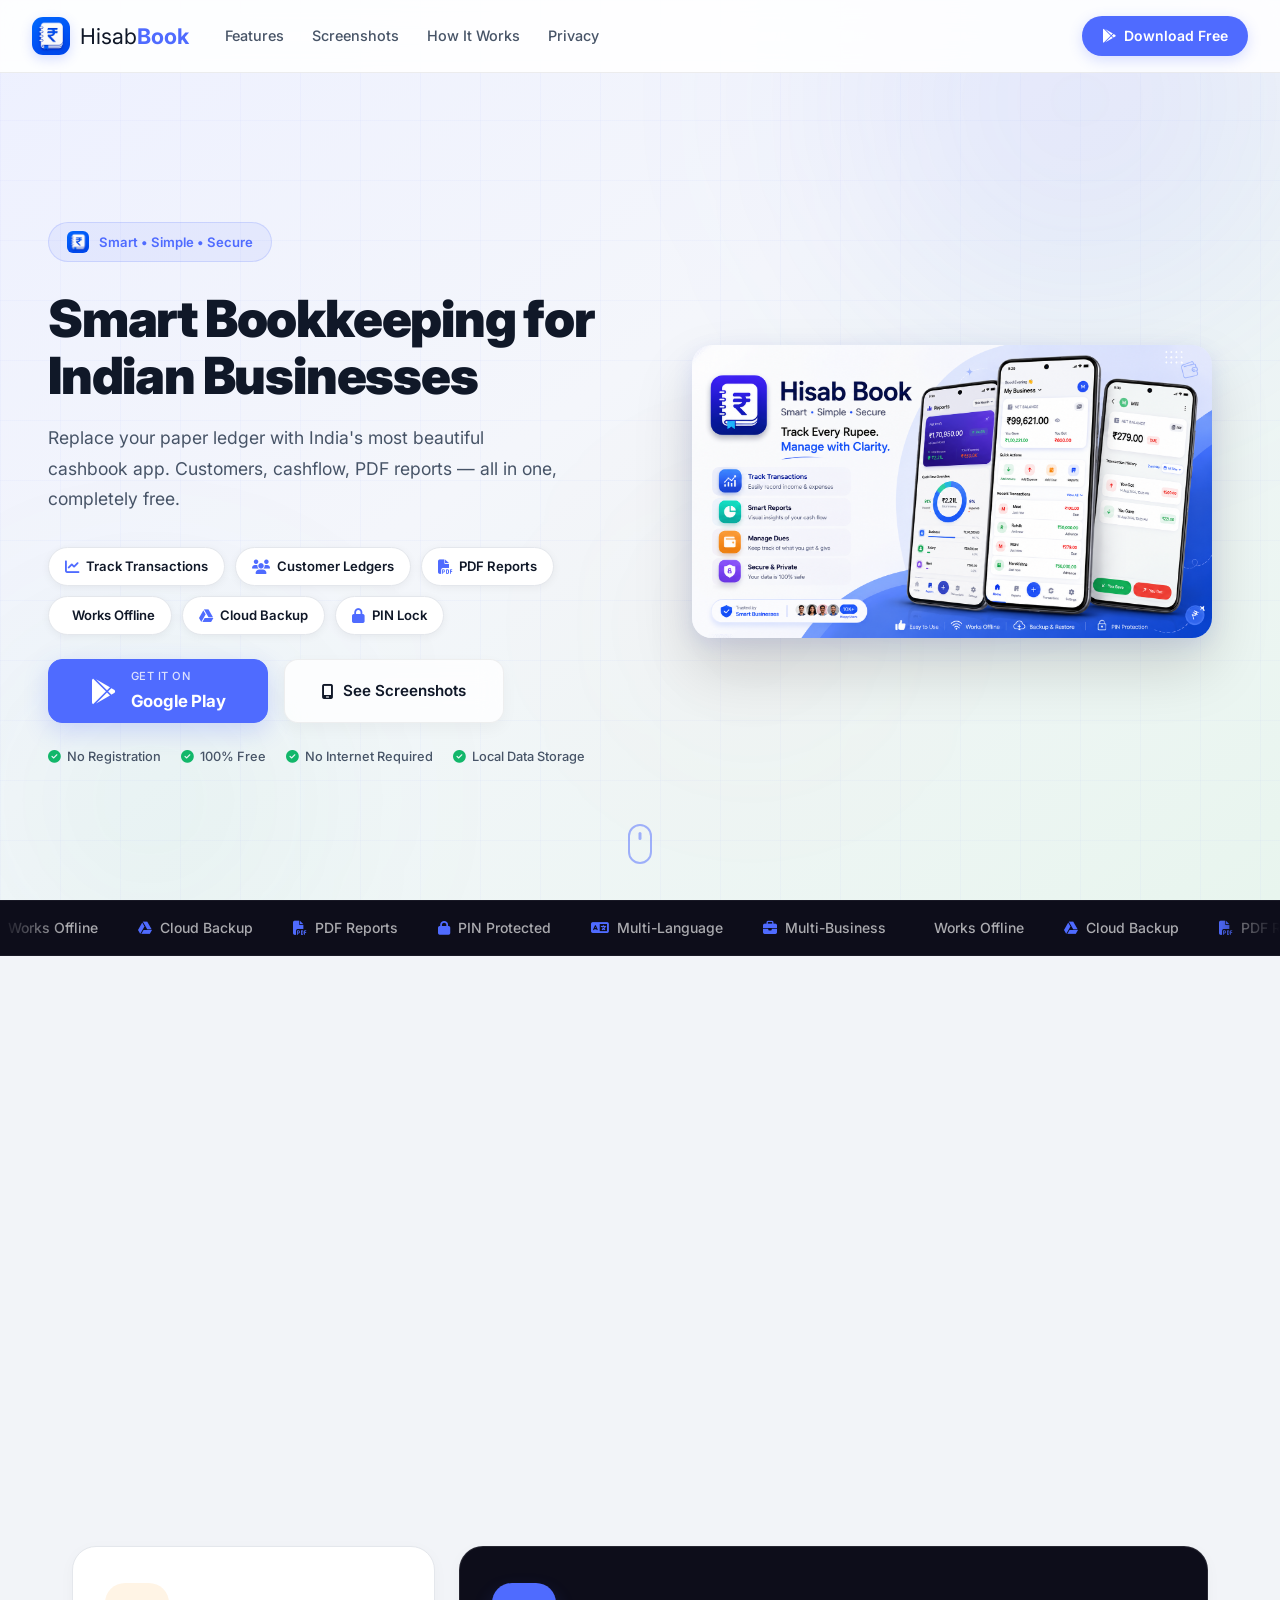
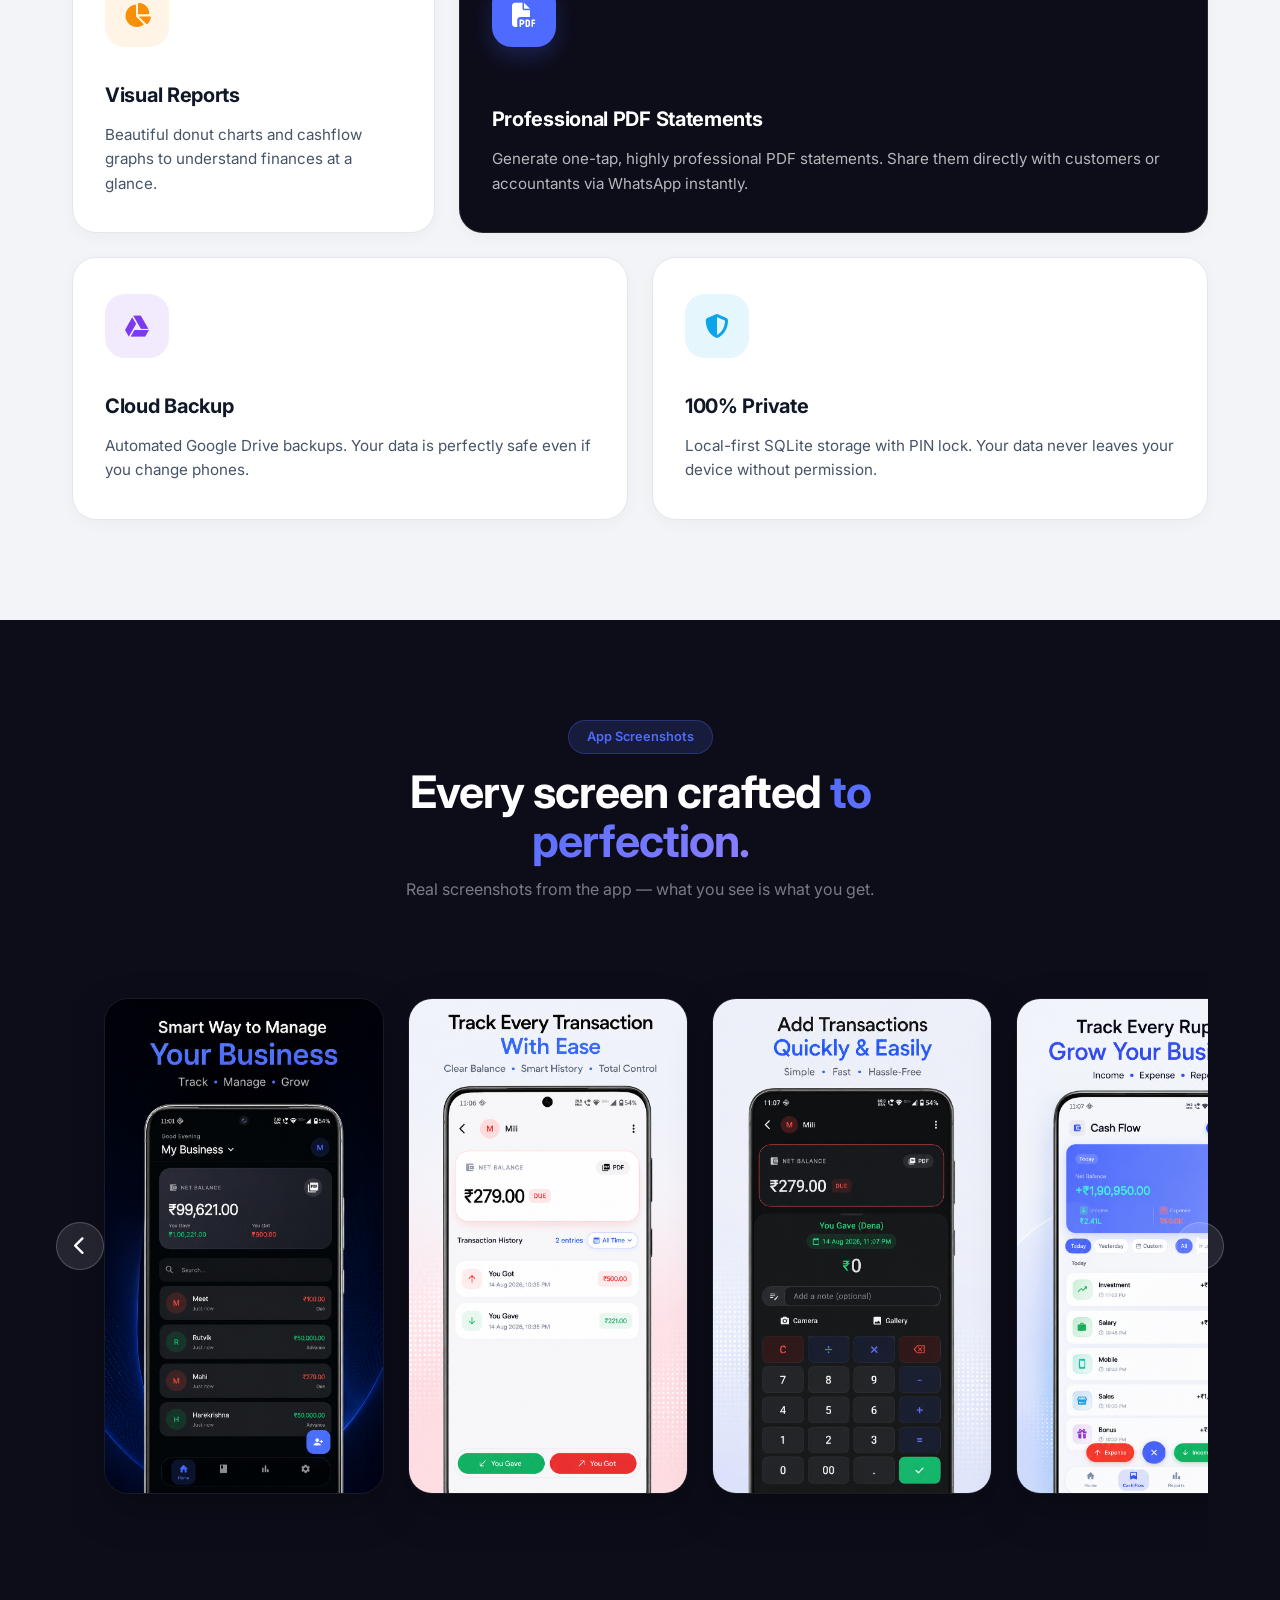
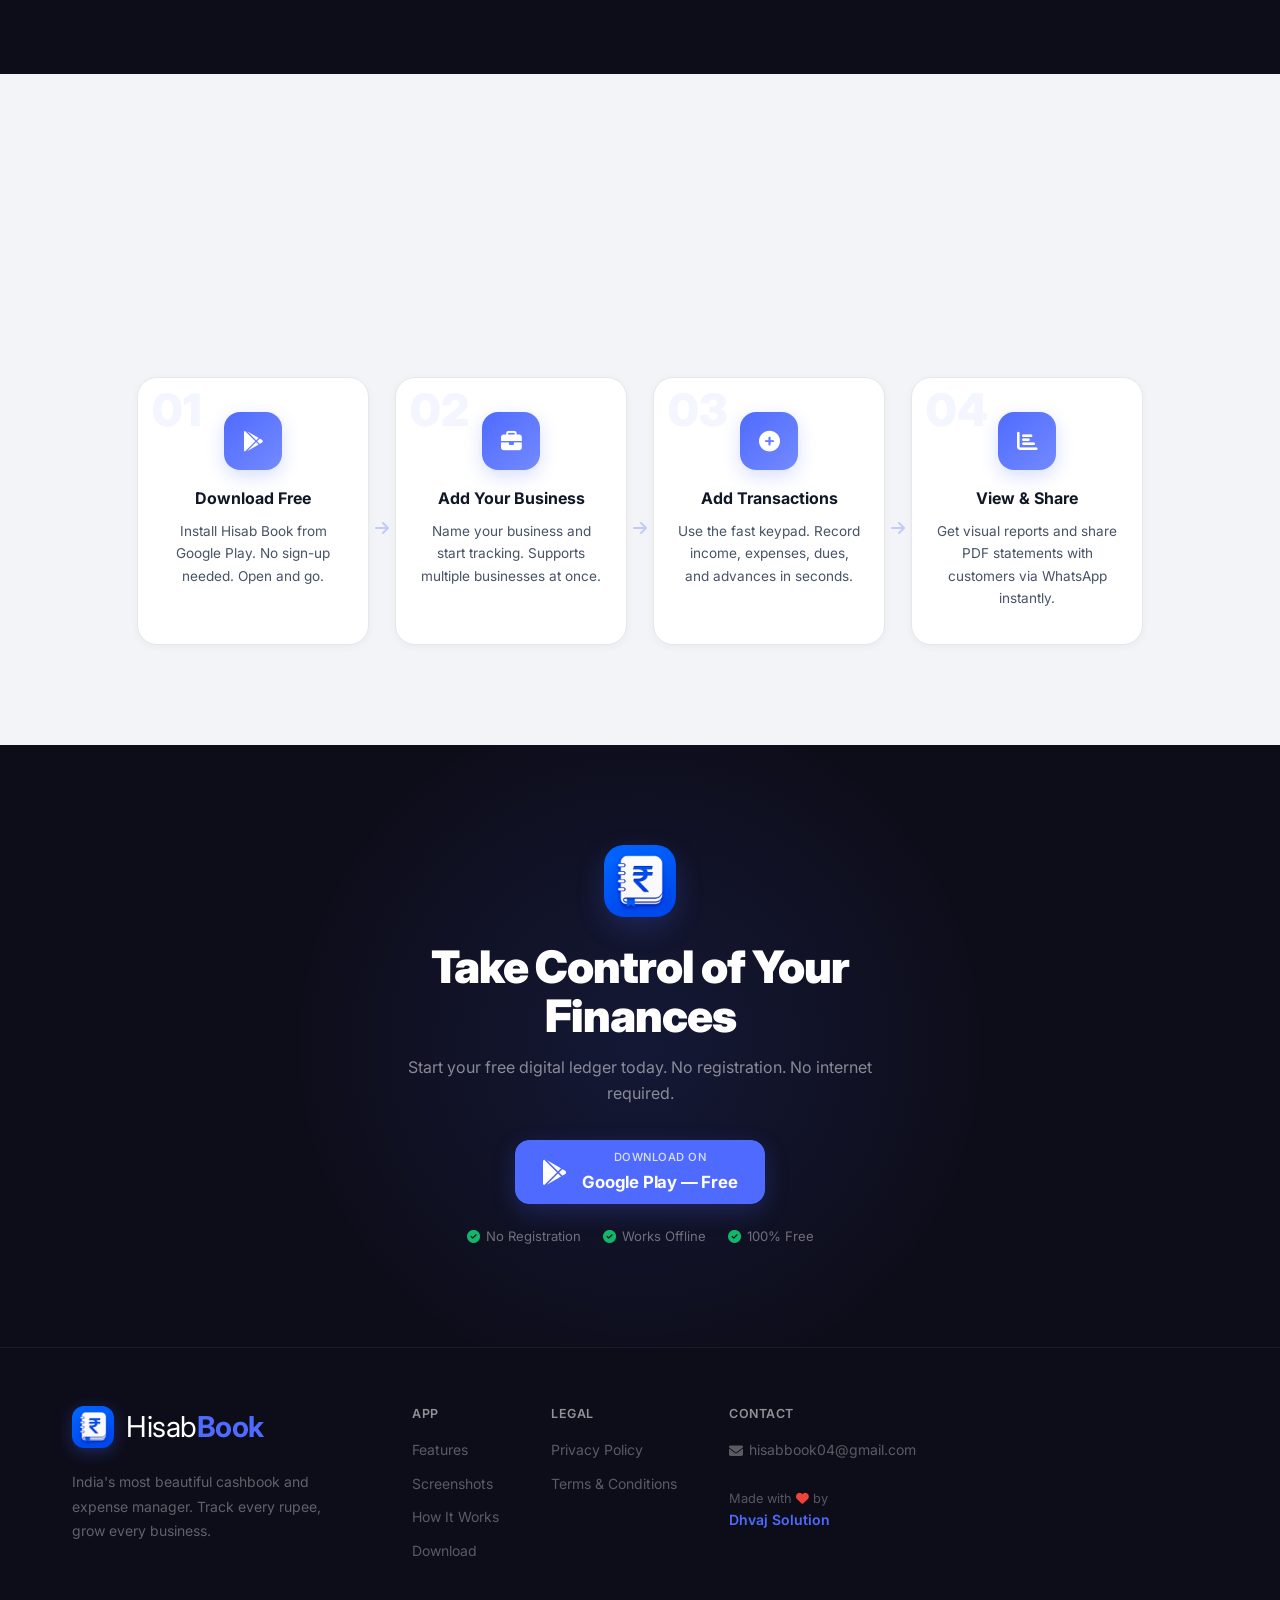
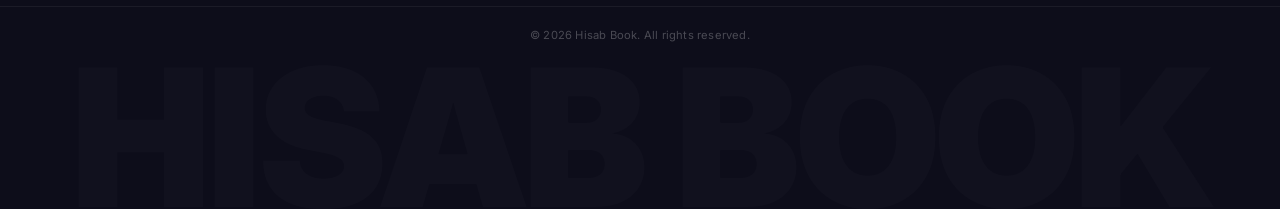
==== commit 3dce1643: "Update index.html" ====
--- a/index.html
+++ b/index.html
@@ -54,12 +54,8 @@
         <span>Smart • Simple • Secure</span>
       </div>
 
-      <h1 class="hero-h1">
-        Track Every Rupee.<br />
-        <span class="g-text">Manage with Clarity.</span>
-      </h1>
-
-      <p class="hero-p">Replace your paper Bahi Khata with India's most beautiful cashbook app. Customers, cashflow, PDF reports — all in one, completely free.</p>
+      <h1 class="hero-h1">Smart Bookkeeping for<br/><span class="hl">Indian Businesses</span></h1>
+      <p class="hero-p">Replace your paper ledger with India's most beautiful cashbook app. Customers, cashflow, PDF reports — all in one, completely free.</p>
 
       <!-- Feature pills -->
       <div class="hero-features">
@@ -287,8 +283,8 @@
   <div class="cta-glow"></div>
   <div class="cta-body" data-reveal>
     <img src="icon.png" alt="Hisab Book" class="cta-icon" />
-    <h2>Your business deserves<br /><span class="g-text">the smartest cashbook.</span></h2>
-    <p>Start your free digital Bahi Khata today. No registration. No internet required.</p>
+    <h2>Take Control of Your Finances</h2>
+    <p>Start your free digital ledger today. No registration. No internet required.</p>
     <a href="https://play.google.com/store/apps/details?id=com.dhvaj.hisabbook" target="_blank" class="btn-play">
       <i class="fab fa-google-play fa-lg"></i>
       <div><small>Download on</small><strong>Google Play — Free</strong></div>
--- a/style.css
+++ b/style.css
@@ -70,7 +70,6 @@
 }
 
 /* Hero Left */
-.hero-left { }
 .hero-eyebrow {
   display: inline-flex; align-items: center; gap: 10px;
   background: rgba(79,107,255,.08); border: 1px solid rgba(79,107,255,.18);
@@ -278,20 +277,46 @@
 .footer-btm { border-top: 1px solid rgba(255,255,255,.06); padding: 20px 32px; text-align: center; color: rgba(255,255,255,.25); font-size: .7rem; letter-spacing: 0.2px; }
 .footer-huge-text { font-size: 15vw; font-weight: 900; color: rgba(255, 255, 255, 0.02); text-align: center; line-height: 0.75; letter-spacing: -4px; overflow: hidden; white-space: nowrap; user-select: none; pointer-events: none; }
 
-/* ═══ POLICY PAGES ═══ */
-.policy-container {
-  max-width: 860px; margin: 120px auto 80px; padding: 48px;
-  background: var(--white); border-radius: 20px;
-  box-shadow: 0 8px 30px rgba(0,0,0,.04); border: 1px solid var(--border);
-}
-.policy-container h1 { font-size: 2.4rem; color: var(--text); margin-bottom: 8px; letter-spacing: -0.5px; }
-.policy-container .last-updated { display: block; font-size: .95rem; color: var(--sub); margin-bottom: 36px; font-weight: 500; }
-.policy-container h2 { font-size: 1.5rem; color: var(--text); margin: 40px 0 16px; letter-spacing: -0.3px; }
-.policy-container p { color: var(--sub); font-size: 1.05rem; margin-bottom: 20px; line-height: 1.75; }
-.policy-container ul { margin-bottom: 20px; padding-left: 24px; color: var(--sub); font-size: 1.05rem; }
-.policy-container li { margin-bottom: 10px; line-height: 1.7; }
-.policy-container a { color: var(--blue); text-decoration: underline; font-weight: 500; }
-.policy-container a:hover { color: var(--blue-d); }
+/* ═══ PAGE HEADER ═══ */
+.page-header { background: linear-gradient(135deg, #0d0d1a, #1a1a2e); padding: 180px 20px 120px; text-align: center; position: relative; overflow: hidden; }
+.page-header::before { content: ''; position: absolute; top: -50%; left: 50%; transform: translateX(-50%); width: 800px; height: 800px; background: radial-gradient(circle, rgba(79,107,255,0.15) 0%, transparent 70%); pointer-events: none; }
+.ph-tag { display: inline-block; background: rgba(79,107,255,.15); color: var(--blue); font-size: .85rem; font-weight: 600; padding: 8px 20px; border-radius: 100px; margin-bottom: 16px; border: 1px solid rgba(79,107,255,.3); }
+.page-header h1 { color: #fff; font-size: 3.5rem; font-weight: 900; letter-spacing: -1.5px; margin-bottom: 16px; line-height: 1.1; }
+.page-header p { color: rgba(255,255,255,.5); font-size: 1.15rem; max-width: 600px; margin: 0 auto; }
+
+/* ═══ DOCS LAYOUT (POLICY & TERMS) ═══ */
+.policy-wrap { background: var(--bg); padding: 60px 0 120px; position: relative; z-index: 10; margin-top: 0; }
+.doc-grid { max-width: 1200px; margin: 0 auto; display: grid; grid-template-columns: 260px 1fr; gap: 48px; padding: 0 32px; align-items: start; }
+
+/* Sidebar */
+.doc-sidebar { position: sticky; top: 120px; padding-right: 20px; border-right: 1px solid rgba(0,0,0,.06); }
+.doc-sidebar h3 { font-size: .85rem; color: var(--sub); text-transform: uppercase; letter-spacing: 1px; margin-bottom: 20px; font-weight: 700; }
+.doc-nav { display: flex; flex-direction: column; gap: 12px; }
+.doc-nav a { color: var(--text); font-size: .95rem; font-weight: 500; text-decoration: none; transition: all .2s; border-left: 2px solid transparent; padding-left: 12px; margin-left: -2px; }
+.doc-nav a:hover, .doc-nav a.active { color: var(--blue); border-left-color: var(--blue); }
+
+/* Content Area */
+.doc-content { display: flex; flex-direction: column; gap: 32px; }
+
+/* Individual Cards */
+.doc-card { background: var(--white); border-radius: 24px; padding: 48px 56px; border: 1px solid var(--border); border-left: 4px solid transparent; box-shadow: 0 12px 30px rgba(0,0,0,.03); transition: transform .3s, box-shadow .3s, border-color .3s; scroll-margin-top: 120px; }
+.doc-card:hover { transform: translateY(-4px); box-shadow: 0 20px 50px rgba(0,0,0,.06); border-color: rgba(79,107,255,.15); border-left-color: var(--blue); }
+.doc-card-header { display: flex; align-items: center; gap: 16px; margin-bottom: 24px; border-bottom: 1px solid rgba(0,0,0,.05); padding-bottom: 20px; }
+.doc-card-icon { width: 48px; height: 48px; background: rgba(79,107,255,.08); color: var(--blue); border-radius: 14px; display: flex; align-items: center; justify-content: center; font-size: 1.2rem; }
+.doc-card h2 { font-size: 1.5rem; color: var(--text); letter-spacing: -0.3px; font-weight: 800; margin: 0; }
+.doc-card p { color: var(--sub); font-size: 1.05rem; margin-bottom: 20px; line-height: 1.8; }
+.doc-card ul { margin-bottom: 24px; padding-left: 0; list-style: none; }
+.doc-card li { margin-bottom: 12px; line-height: 1.7; color: var(--sub); font-size: 1.05rem; display: flex; align-items: flex-start; gap: 12px; }
+.doc-card li::before { content: '\f111'; font-family: 'Font Awesome 6 Free'; font-weight: 900; color: var(--blue); font-size: 0.4rem; margin-top: 8px; }
+.doc-card a { color: var(--blue); text-decoration: underline; font-weight: 500; }
+.doc-card a:hover { color: var(--blue-d); }
+
+/* Sidebar Support Card */
+.doc-support-card { margin-top: 40px; padding: 24px; background: rgba(79,107,255,.04); border-radius: 16px; border: 1px solid rgba(79,107,255,.1); text-align: center; }
+.doc-support-card h4 { color: var(--text); font-size: .95rem; margin-bottom: 8px; }
+.doc-support-card p { color: var(--sub); font-size: .85rem; margin-bottom: 16px; line-height: 1.5; }
+.doc-support-btn { display: inline-flex; align-items: center; justify-content: center; gap: 6px; background: #fff; border: 1px solid var(--border); color: var(--text); padding: 8px 16px; border-radius: 10px; font-size: .85rem; font-weight: 600; text-decoration: none; box-shadow: 0 2px 8px rgba(0,0,0,.03); transition: all .2s; }
+.doc-support-btn:hover { border-color: var(--blue); color: var(--blue); box-shadow: 0 4px 12px rgba(79,107,255,.1); }
 
 /* ═══ LIGHTBOX ═══ */
 .lightbox {
@@ -355,8 +380,8 @@
   .cta-sec { padding: 60px 0; }
   .cta-body h2 { font-size: 1.8rem; }
   .footer-inner { gap: 40px; }
-  .policy-container { margin: 100px 20px 60px; padding: 32px; }
-  .policy-container h1 { font-size: 1.8rem; }
+  .doc-grid { grid-template-columns: 1fr; gap: 40px; }
+  .doc-sidebar { display: none; }
 }
 @media (max-width: 480px) {
   .nav-inner { padding: 0 16px; height: 64px; }
@@ -380,7 +405,10 @@
   .cta-body h2 { font-size: 1.6rem; }
   .footer-inner { gap: 32px; padding: 40px 20px 30px; }
   .footer-cols { gap: 28px; }
-  .policy-container { padding: 24px; margin-top: 90px; }
+  .doc-grid { padding: 0 16px; }
+  .doc-card { padding: 32px 24px; border-radius: 20px; }
+  .page-header { padding: 140px 16px 80px; }
+  .page-header h1 { font-size: 2.4rem; }
   .how-num { font-size: 2.2rem; }
   .bento-card { padding: 28px 20px; border-radius: 20px; }
   .b-ico { width: 52px; height: 52px; font-size: 1.3rem; margin-bottom: 20px; border-radius: 16px; }
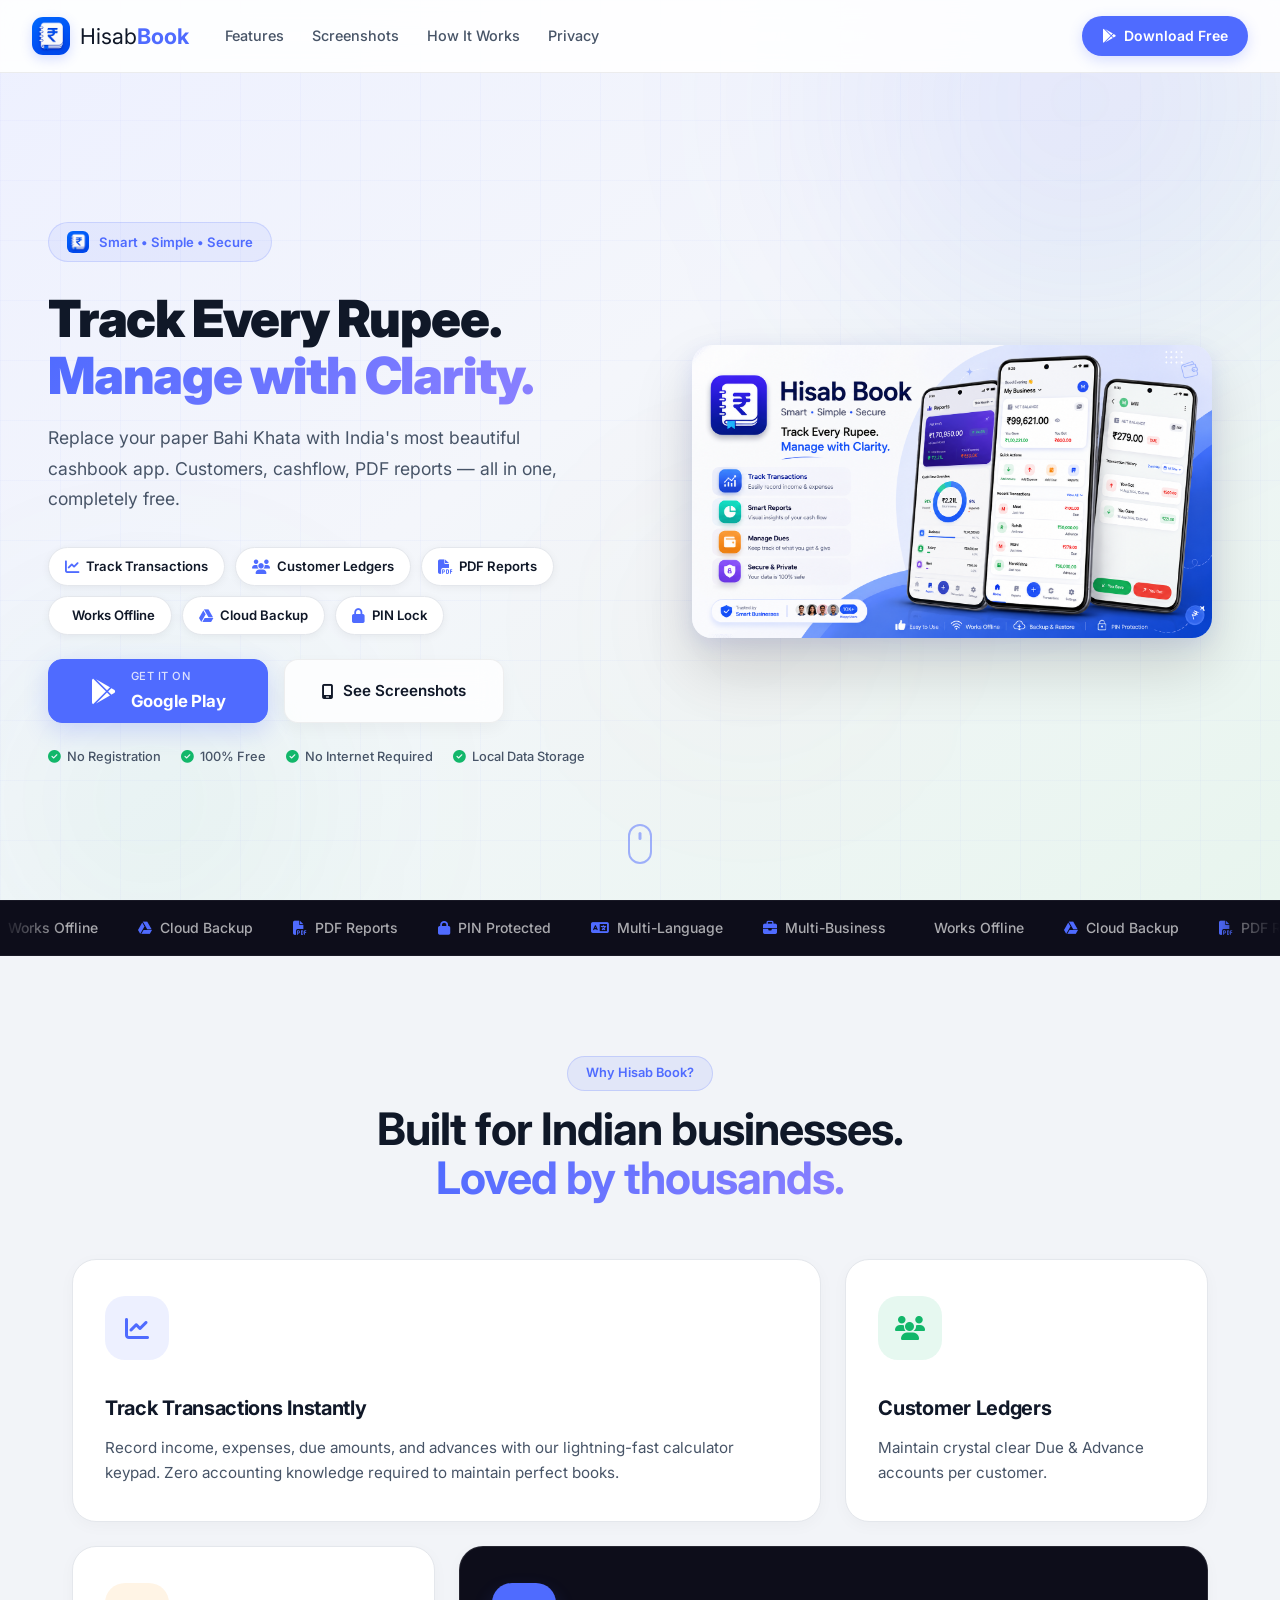
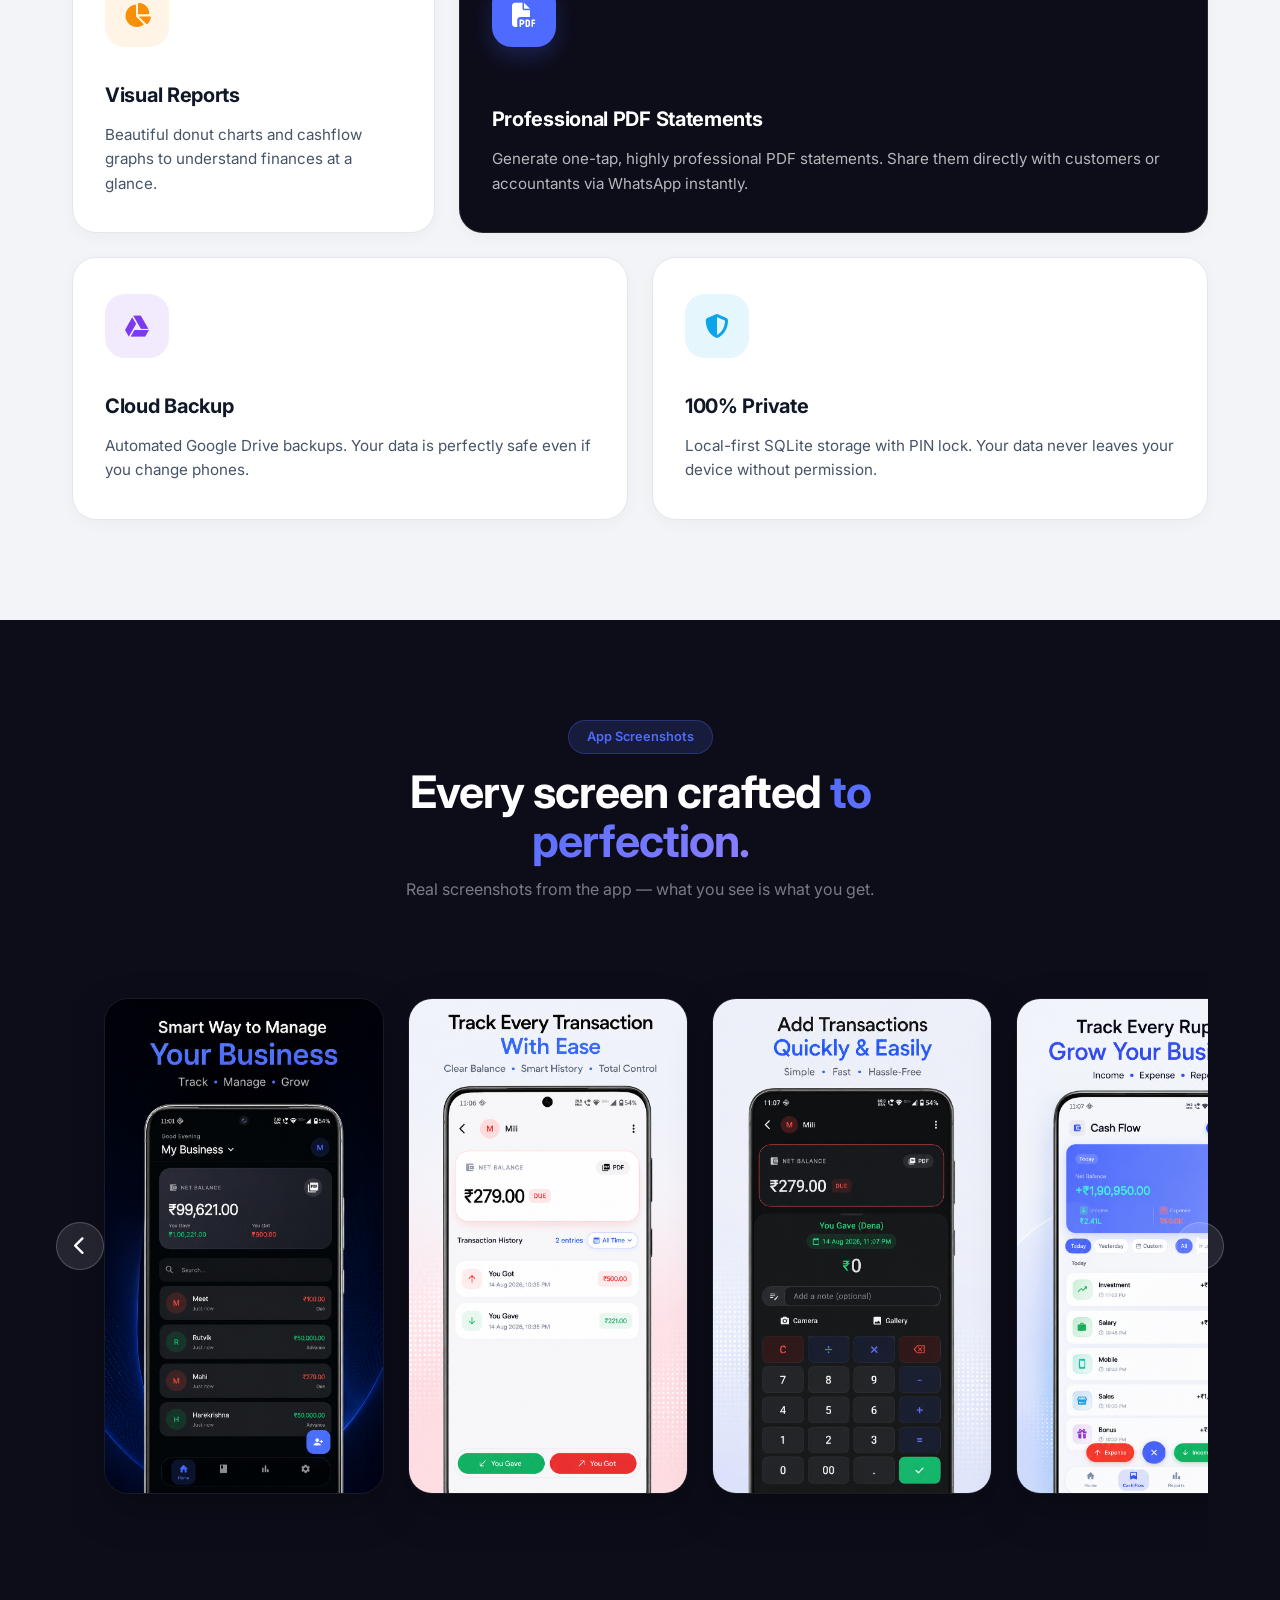
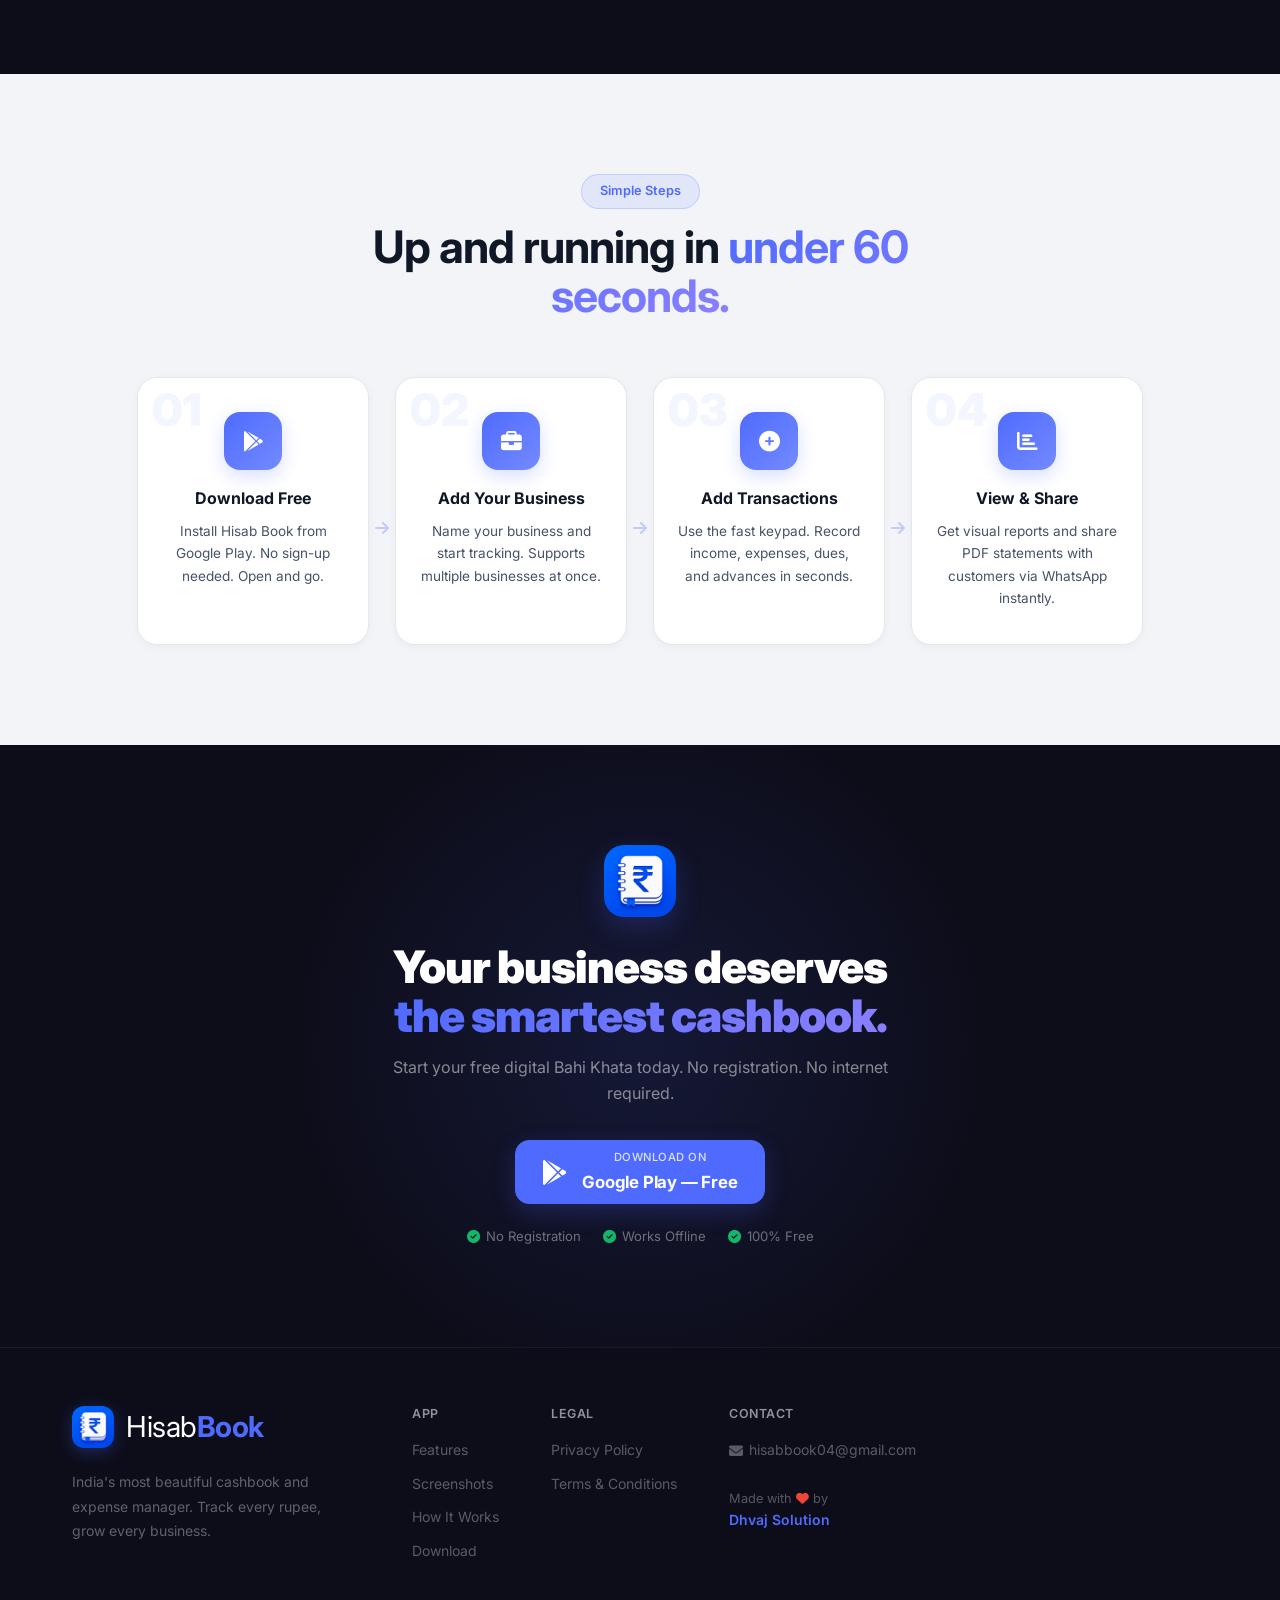
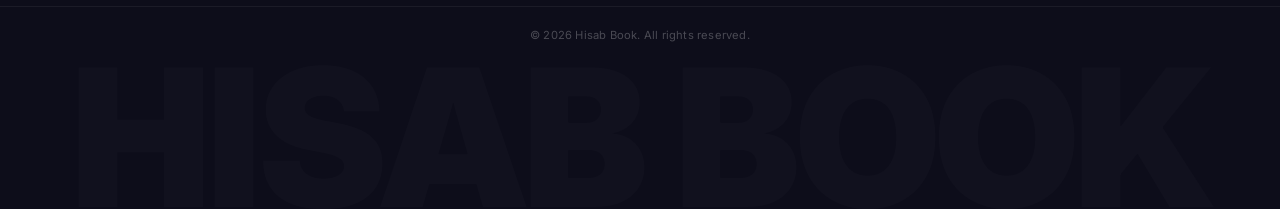
==== commit d48db6b0: "Update index.html" ====
--- a/index.html
+++ b/index.html
@@ -54,8 +54,12 @@
         <span>Smart • Simple • Secure</span>
       </div>
 
-      <h1 class="hero-h1">Smart Bookkeeping for<br/><span class="hl">Indian Businesses</span></h1>
-      <p class="hero-p">Replace your paper ledger with India's most beautiful cashbook app. Customers, cashflow, PDF reports — all in one, completely free.</p>
+      <h1 class="hero-h1">
+        Track Every Rupee.<br />
+        <span class="g-text">Manage with Clarity.</span>
+      </h1>
+
+      <p class="hero-p">Replace your paper Bahi Khata with India's most beautiful cashbook app. Customers, cashflow, PDF reports — all in one, completely free.</p>
 
       <!-- Feature pills -->
       <div class="hero-features">
@@ -283,8 +287,8 @@
   <div class="cta-glow"></div>
   <div class="cta-body" data-reveal>
     <img src="icon.png" alt="Hisab Book" class="cta-icon" />
-    <h2>Take Control of Your Finances</h2>
-    <p>Start your free digital ledger today. No registration. No internet required.</p>
+    <h2>Your business deserves<br /><span class="g-text">the smartest cashbook.</span></h2>
+    <p>Start your free digital Bahi Khata today. No registration. No internet required.</p>
     <a href="https://play.google.com/store/apps/details?id=com.dhvaj.hisabbook" target="_blank" class="btn-play">
       <i class="fab fa-google-play fa-lg"></i>
       <div><small>Download on</small><strong>Google Play — Free</strong></div>
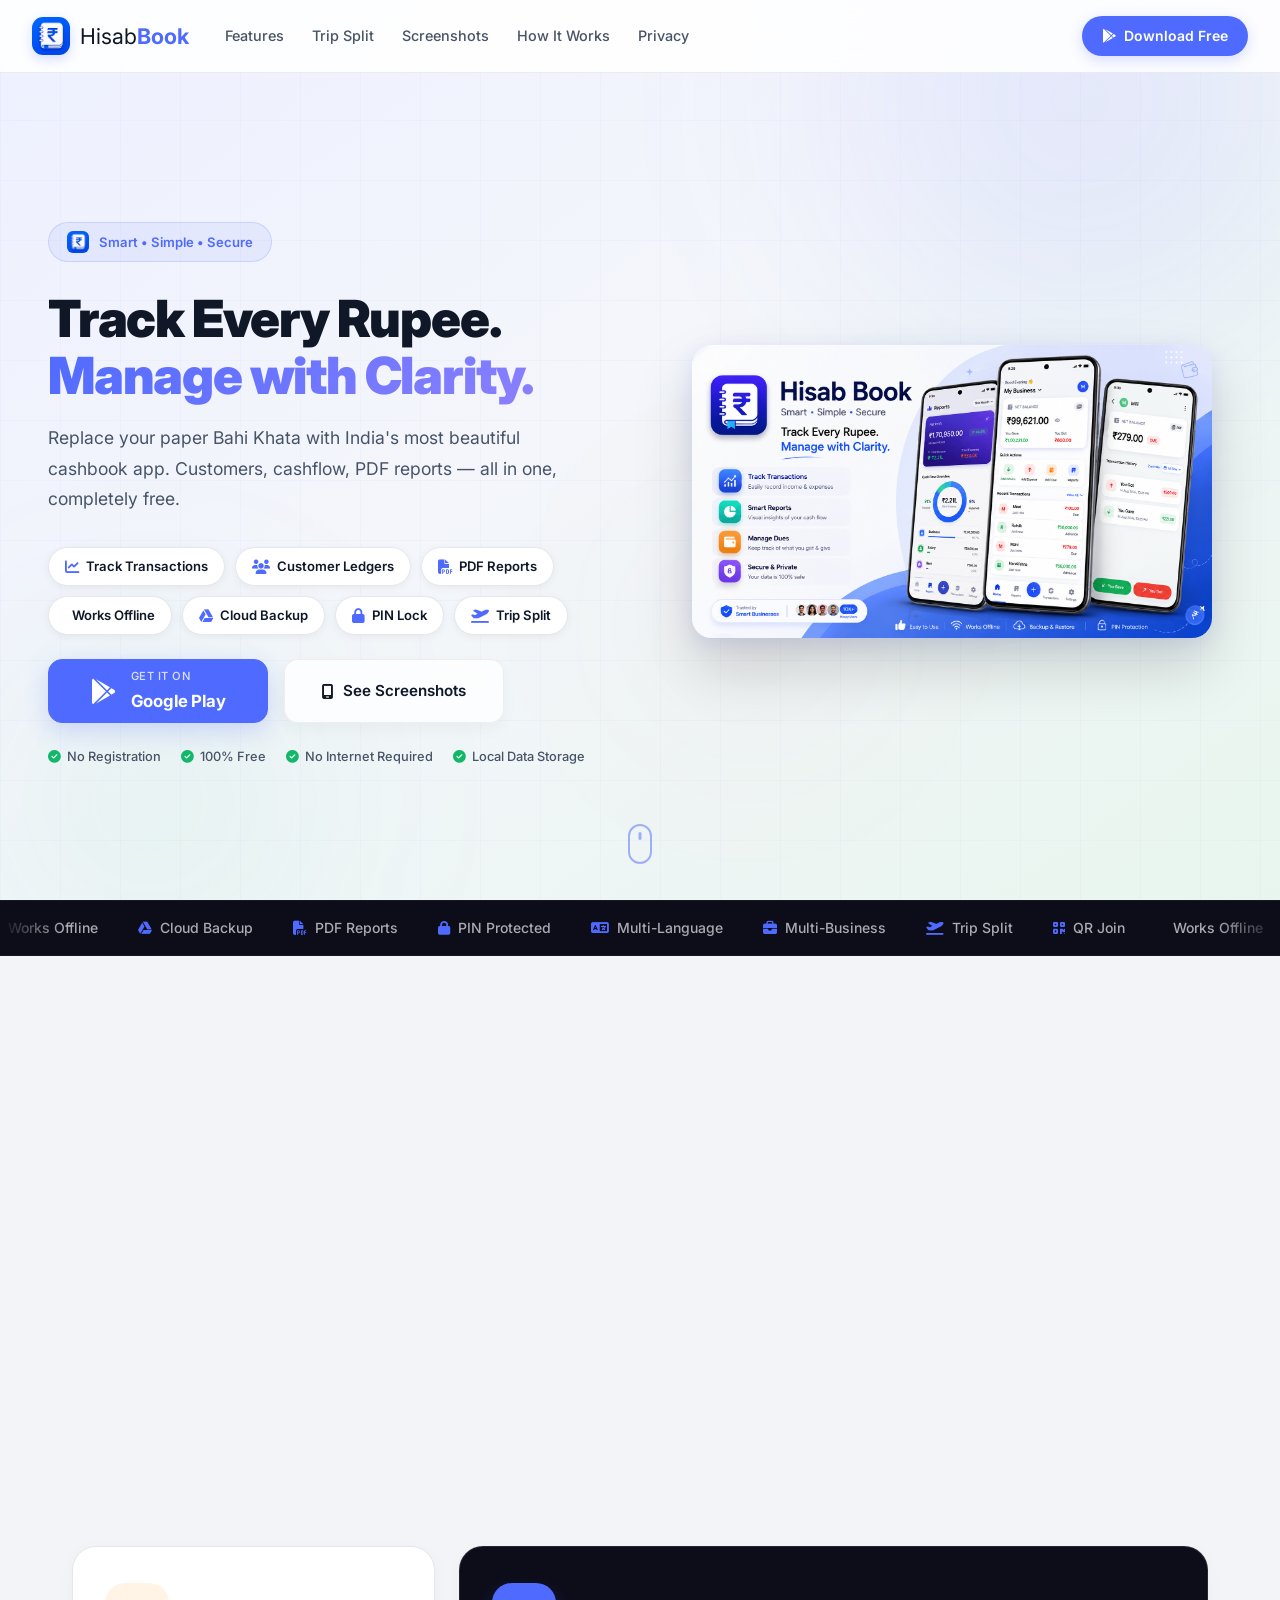
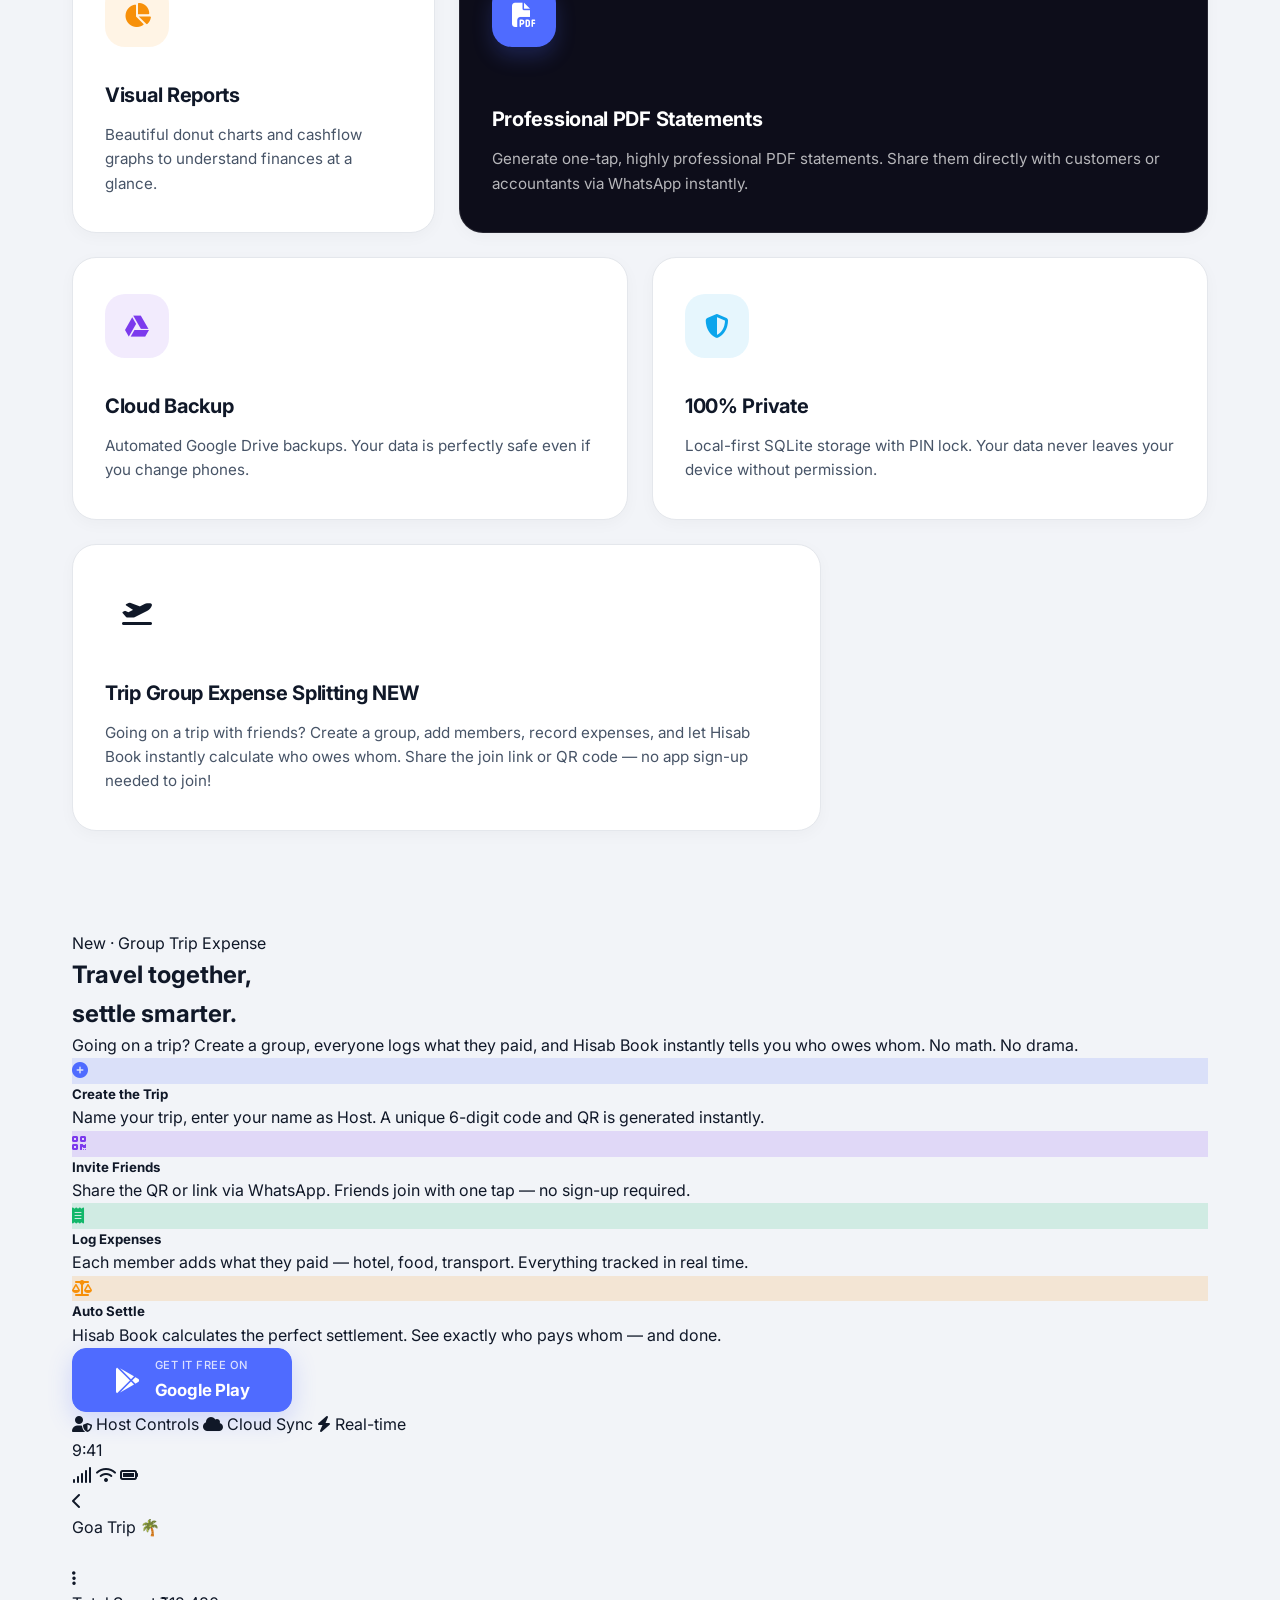
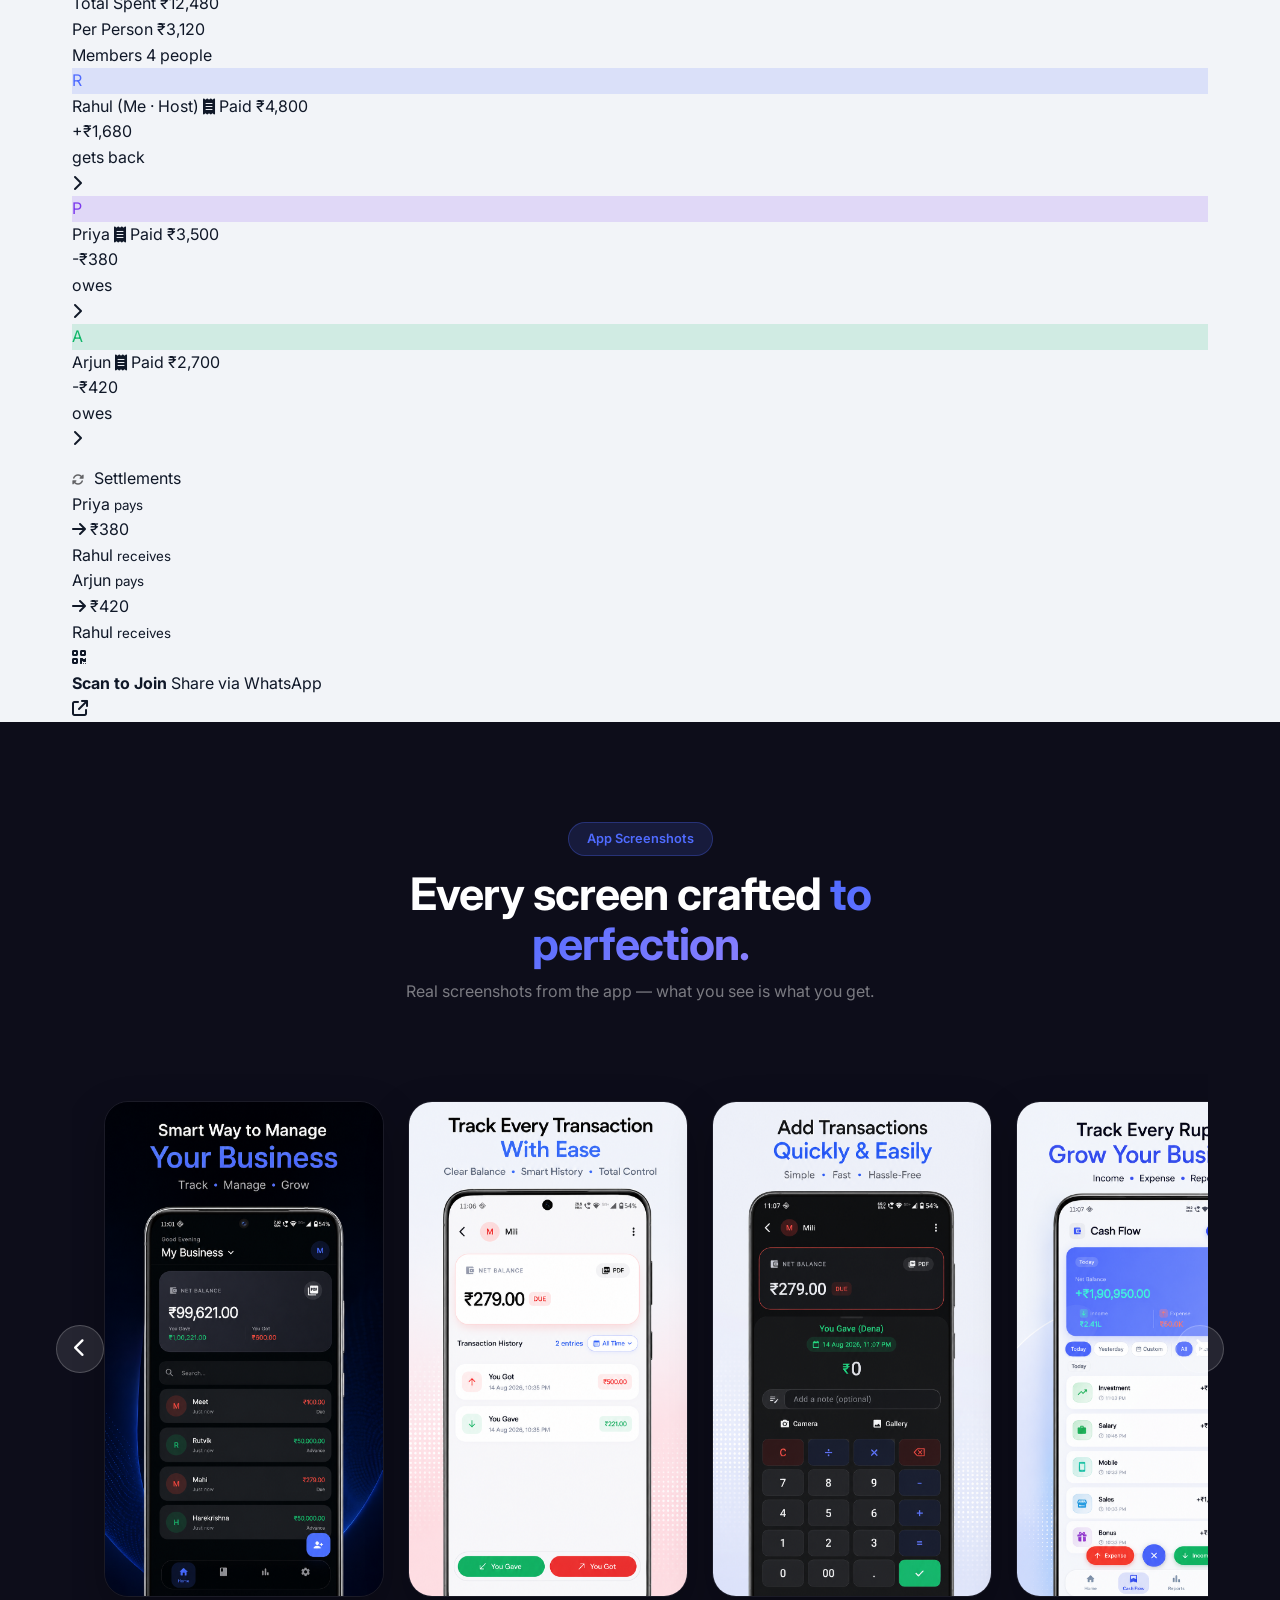
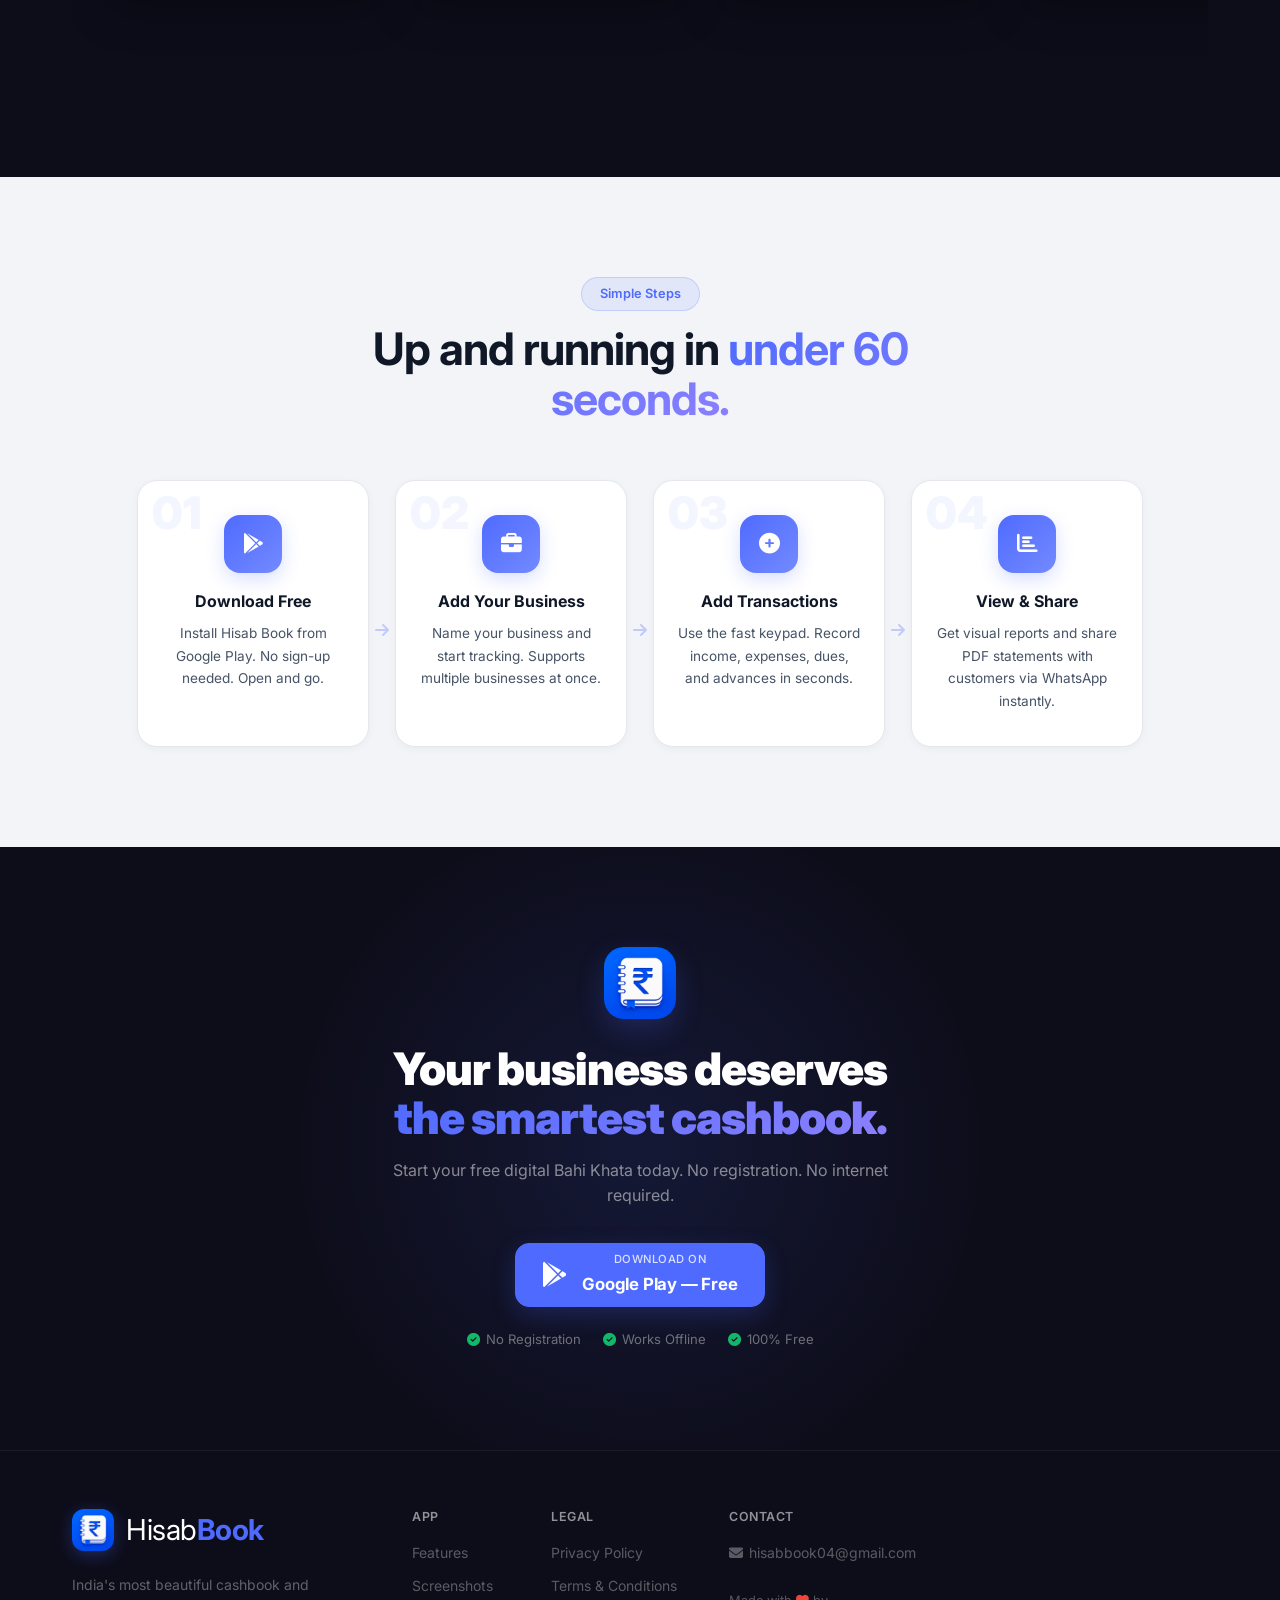
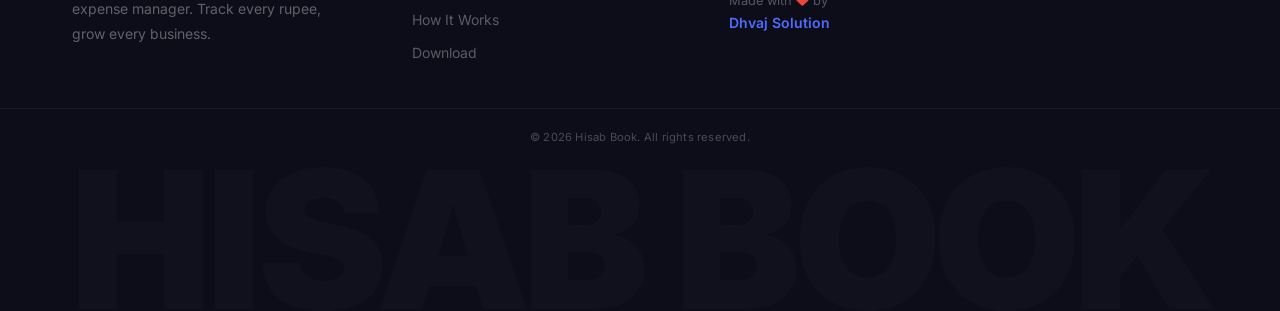
==== commit 97b2681b: "Update index.html" ====
--- a/index.html
+++ b/index.html
@@ -21,6 +21,7 @@
     </a>
     <ul class="nav-links">
       <li><a href="#features">Features</a></li>
+      <li><a href="#split">Trip Split</a></li>
       <li><a href="#screens">Screenshots</a></li>
       <li><a href="#how-it-works">How It Works</a></li>
       <li><a href="privacy-policy.html">Privacy</a></li>
@@ -30,6 +31,7 @@
   </div>
   <div class="mobile-menu" id="mobileMenu">
     <a href="#features" onclick="closeMobile()">Features</a>
+    <a href="#split" onclick="closeMobile()">Trip Split</a>
     <a href="#screens" onclick="closeMobile()">Screenshots</a>
     <a href="#how-it-works" onclick="closeMobile()">How It Works</a>
     <a href="privacy-policy.html" onclick="closeMobile()">Privacy</a>
@@ -69,6 +71,7 @@
         <div class="hf-pill"><i class="fas fa-wifi-slash"></i> Works Offline</div>
         <div class="hf-pill"><i class="fab fa-google-drive"></i> Cloud Backup</div>
         <div class="hf-pill"><i class="fas fa-lock"></i> PIN Lock</div>
+        <div class="hf-pill"><i class="fas fa-plane-departure"></i> Trip Split</div>
       </div>
 
       <!-- CTA buttons -->
@@ -115,20 +118,17 @@
       <div class="ts-i"><i class="fas fa-lock"></i> PIN Protected</div>
       <div class="ts-i"><i class="fas fa-language"></i> Multi-Language</div>
       <div class="ts-i"><i class="fas fa-briefcase"></i> Multi-Business</div>
-      <!-- Duplicated 6 -->
+      <div class="ts-i"><i class="fas fa-plane-departure"></i> Trip Split</div>
+      <div class="ts-i"><i class="fas fa-qrcode"></i> QR Join</div>
+      <!-- Duplicated -->
       <div class="ts-i"><i class="fas fa-wifi-slash"></i> Works Offline</div>
       <div class="ts-i"><i class="fab fa-google-drive"></i> Cloud Backup</div>
       <div class="ts-i"><i class="fas fa-file-pdf"></i> PDF Reports</div>
       <div class="ts-i"><i class="fas fa-lock"></i> PIN Protected</div>
       <div class="ts-i"><i class="fas fa-language"></i> Multi-Language</div>
       <div class="ts-i"><i class="fas fa-briefcase"></i> Multi-Business</div>
-      <!-- Duplicated 6 again for extra safety -->
-      <div class="ts-i"><i class="fas fa-wifi-slash"></i> Works Offline</div>
-      <div class="ts-i"><i class="fab fa-google-drive"></i> Cloud Backup</div>
-      <div class="ts-i"><i class="fas fa-file-pdf"></i> PDF Reports</div>
-      <div class="ts-i"><i class="fas fa-lock"></i> PIN Protected</div>
-      <div class="ts-i"><i class="fas fa-language"></i> Multi-Language</div>
-      <div class="ts-i"><i class="fas fa-briefcase"></i> Multi-Business</div>
+      <div class="ts-i"><i class="fas fa-plane-departure"></i> Trip Split</div>
+      <div class="ts-i"><i class="fas fa-qrcode"></i> QR Join</div>
     </div>
   </div>
 </div>
@@ -188,9 +188,245 @@
           <p>Local-first SQLite storage with PIN lock. Your data never leaves your device without permission.</p>
         </div>
       </div>
+      <!-- NEW: Trip Split bento card -->
+      <div class="bento-card wide split-bento-card" data-reveal data-delay="0">
+        <div class="b-ico ico-trip"><i class="fas fa-plane-departure"></i></div>
+        <div class="b-text">
+          <h3>Trip Group Expense Splitting <span class="new-badge">NEW</span></h3>
+          <p>Going on a trip with friends? Create a group, add members, record expenses, and let Hisab Book instantly calculate who owes whom. Share the join link or QR code — no app sign-up needed to join!</p>
+        </div>
+      </div>
     </div>
   </div>
 </section>
+
+<!-- ═══════════ TRIP SPLIT — APP-ACCURATE REDESIGN ═══════════ -->
+<section class="split-sec" id="split">
+  <div class="split-noise"></div>
+
+  <div class="container split-container">
+
+    <!-- ── LEFT COLUMN: Header + Features ── -->
+    <div class="split-left">
+
+      <div class="split-eyebrow" data-reveal>
+        <span class="split-dot"></span>
+        <span>New · Group Trip Expense</span>
+      </div>
+
+      <h2 class="split-h2" data-reveal>
+        Travel together,<br />
+        <span class="split-accent">settle smarter.</span>
+      </h2>
+
+      <p class="split-p" data-reveal>
+        Going on a trip? Create a group, everyone logs what they paid, and Hisab Book instantly tells you who owes whom. No math. No drama.
+      </p>
+
+      <!-- Steps — same exact layout as the app's "How it works" -->
+      <div class="split-steps-v" data-reveal>
+        <div class="split-step-v">
+          <div class="ssv-line-wrap">
+            <div class="ssv-ico" style="background:rgba(79,107,255,.15); color:#4F6BFF;">
+              <i class="fas fa-plus-circle"></i>
+            </div>
+            <div class="ssv-connector"></div>
+          </div>
+          <div class="ssv-body">
+            <h5>Create the Trip</h5>
+            <p>Name your trip, enter your name as Host. A unique 6-digit code and QR is generated instantly.</p>
+          </div>
+        </div>
+        <div class="split-step-v">
+          <div class="ssv-line-wrap">
+            <div class="ssv-ico" style="background:rgba(124,58,237,.15); color:#7C3AED;">
+              <i class="fas fa-qrcode"></i>
+            </div>
+            <div class="ssv-connector"></div>
+          </div>
+          <div class="ssv-body">
+            <h5>Invite Friends</h5>
+            <p>Share the QR or link via WhatsApp. Friends join with one tap — no sign-up required.</p>
+          </div>
+        </div>
+        <div class="split-step-v">
+          <div class="ssv-line-wrap">
+            <div class="ssv-ico" style="background:rgba(18,183,106,.15); color:#12B76A;">
+              <i class="fas fa-receipt"></i>
+            </div>
+            <div class="ssv-connector"></div>
+          </div>
+          <div class="ssv-body">
+            <h5>Log Expenses</h5>
+            <p>Each member adds what they paid — hotel, food, transport. Everything tracked in real time.</p>
+          </div>
+        </div>
+        <div class="split-step-v">
+          <div class="ssv-line-wrap">
+            <div class="ssv-ico" style="background:rgba(247,144,9,.15); color:#F79009;">
+              <i class="fas fa-scale-balanced"></i>
+            </div>
+          </div>
+          <div class="ssv-body">
+            <h5>Auto Settle</h5>
+            <p>Hisab Book calculates the perfect settlement. See exactly who pays whom — and done.</p>
+          </div>
+        </div>
+      </div>
+
+      <div class="split-cta-row" data-reveal>
+        <a href="https://play.google.com/store/apps/details?id=com.dhvaj.hisabbook" target="_blank" class="btn-play">
+          <i class="fab fa-google-play fa-lg"></i>
+          <div><small>Get it free on</small><strong>Google Play</strong></div>
+        </a>
+        <div class="split-pills-inline">
+          <span><i class="fas fa-user-shield"></i> Host Controls</span>
+          <span><i class="fas fa-cloud"></i> Cloud Sync</span>
+          <span><i class="fas fa-bolt"></i> Real-time</span>
+        </div>
+      </div>
+
+    </div>
+
+    <!-- ── RIGHT COLUMN: Exact App Screen Mockup ── -->
+    <div class="split-right" data-reveal>
+
+      <!-- Phone shell -->
+      <div class="app-shell">
+
+        <!-- Status bar -->
+        <div class="app-status-bar">
+          <span>9:41</span>
+          <div class="app-status-icons">
+            <i class="fas fa-signal"></i>
+            <i class="fas fa-wifi"></i>
+            <i class="fas fa-battery-full"></i>
+          </div>
+        </div>
+
+        <!-- App Bar — exact copy from app code -->
+        <div class="app-bar">
+          <div class="app-bar-back"><i class="fas fa-chevron-left"></i></div>
+          <span class="app-bar-title">Goa Trip 🌴</span>
+          <div class="app-bar-actions">
+            <div class="app-bar-btn app-bar-qr"><i class="fas fa-qr-code"></i></div>
+            <div class="app-bar-btn"><i class="fas fa-ellipsis-vertical"></i></div>
+          </div>
+        </div>
+
+        <!-- Summary Card — gradient #4F6BFF → #738AFF (exact from app) -->
+        <div class="app-summary-card">
+          <div class="asc-col">
+            <span class="asc-label">Total Spent</span>
+            <span class="asc-value">₹12,480</span>
+          </div>
+          <div class="asc-divider"></div>
+          <div class="asc-col">
+            <span class="asc-label">Per Person</span>
+            <span class="asc-value asc-value-sm">₹3,120</span>
+          </div>
+        </div>
+
+        <!-- Members section label -->
+        <div class="app-sec-row">
+          <span class="app-sec-label">Members</span>
+          <span class="app-sec-count">4 people</span>
+        </div>
+
+        <!-- Member Cards — exact design from _MemberCard widget -->
+        <div class="app-member-card">
+          <div class="amc-avatar" style="background:rgba(79,107,255,.15); color:#4F6BFF;">R</div>
+          <div class="amc-info">
+            <span class="amc-name">Rahul <span class="amc-me">(Me · Host)</span></span>
+            <span class="amc-sub"><i class="fas fa-receipt"></i> Paid ₹4,800</span>
+          </div>
+          <div class="amc-right">
+            <div class="amc-chip chip-green">+₹1,680</div>
+            <span class="amc-status">gets back</span>
+          </div>
+          <i class="fas fa-chevron-right amc-arrow"></i>
+        </div>
+
+        <div class="app-member-card">
+          <div class="amc-avatar" style="background:rgba(124,58,237,.15); color:#7C3AED;">P</div>
+          <div class="amc-info">
+            <span class="amc-name">Priya</span>
+            <span class="amc-sub"><i class="fas fa-receipt"></i> Paid ₹3,500</span>
+          </div>
+          <div class="amc-right">
+            <div class="amc-chip chip-red">-₹380</div>
+            <span class="amc-status">owes</span>
+          </div>
+          <i class="fas fa-chevron-right amc-arrow"></i>
+        </div>
+
+        <div class="app-member-card">
+          <div class="amc-avatar" style="background:rgba(18,183,106,.15); color:#12B76A;">A</div>
+          <div class="amc-info">
+            <span class="amc-name">Arjun</span>
+            <span class="amc-sub"><i class="fas fa-receipt"></i> Paid ₹2,700</span>
+          </div>
+          <div class="amc-right">
+            <div class="amc-chip chip-red">-₹420</div>
+            <span class="amc-status">owes</span>
+          </div>
+          <i class="fas fa-chevron-right amc-arrow"></i>
+        </div>
+
+        <!-- Settlements label -->
+        <div class="app-sec-row" style="margin-top:14px;">
+          <i class="fas fa-sync-alt" style="color:#636366; font-size:.75rem; margin-right:6px;"></i>
+          <span class="app-sec-label">Settlements</span>
+        </div>
+
+        <!-- Settlement Card — exact from _SettlementCard -->
+        <div class="app-settlement-card">
+          <div class="asettle-from">
+            <span>Priya</span>
+            <small>pays</small>
+          </div>
+          <div class="asettle-amount">
+            <i class="fas fa-arrow-right"></i> ₹380
+          </div>
+          <div class="asettle-to">
+            <span>Rahul</span>
+            <small>receives</small>
+          </div>
+        </div>
+
+        <div class="app-settlement-card">
+          <div class="asettle-from">
+            <span>Arjun</span>
+            <small>pays</small>
+          </div>
+          <div class="asettle-amount">
+            <i class="fas fa-arrow-right"></i> ₹420
+          </div>
+          <div class="asettle-to">
+            <span>Rahul</span>
+            <small>receives</small>
+          </div>
+        </div>
+
+      </div><!-- /app-shell -->
+
+      <!-- Floating QR invite chip -->
+      <div class="split-qr-chip">
+        <div class="sqc-qr">
+          <i class="fas fa-qrcode"></i>
+        </div>
+        <div class="sqc-text">
+          <strong>Scan to Join</strong>
+          <span>Share via WhatsApp</span>
+        </div>
+        <div class="sqc-arrow"><i class="fas fa-arrow-up-right-from-square"></i></div>
+      </div>
+
+    </div>
+  </div>
+</section>
+
+
 
 <!-- ═══════════ SCREENSHOTS (real images) ═══════════ -->
 <section class="screens-sec" id="screens">
